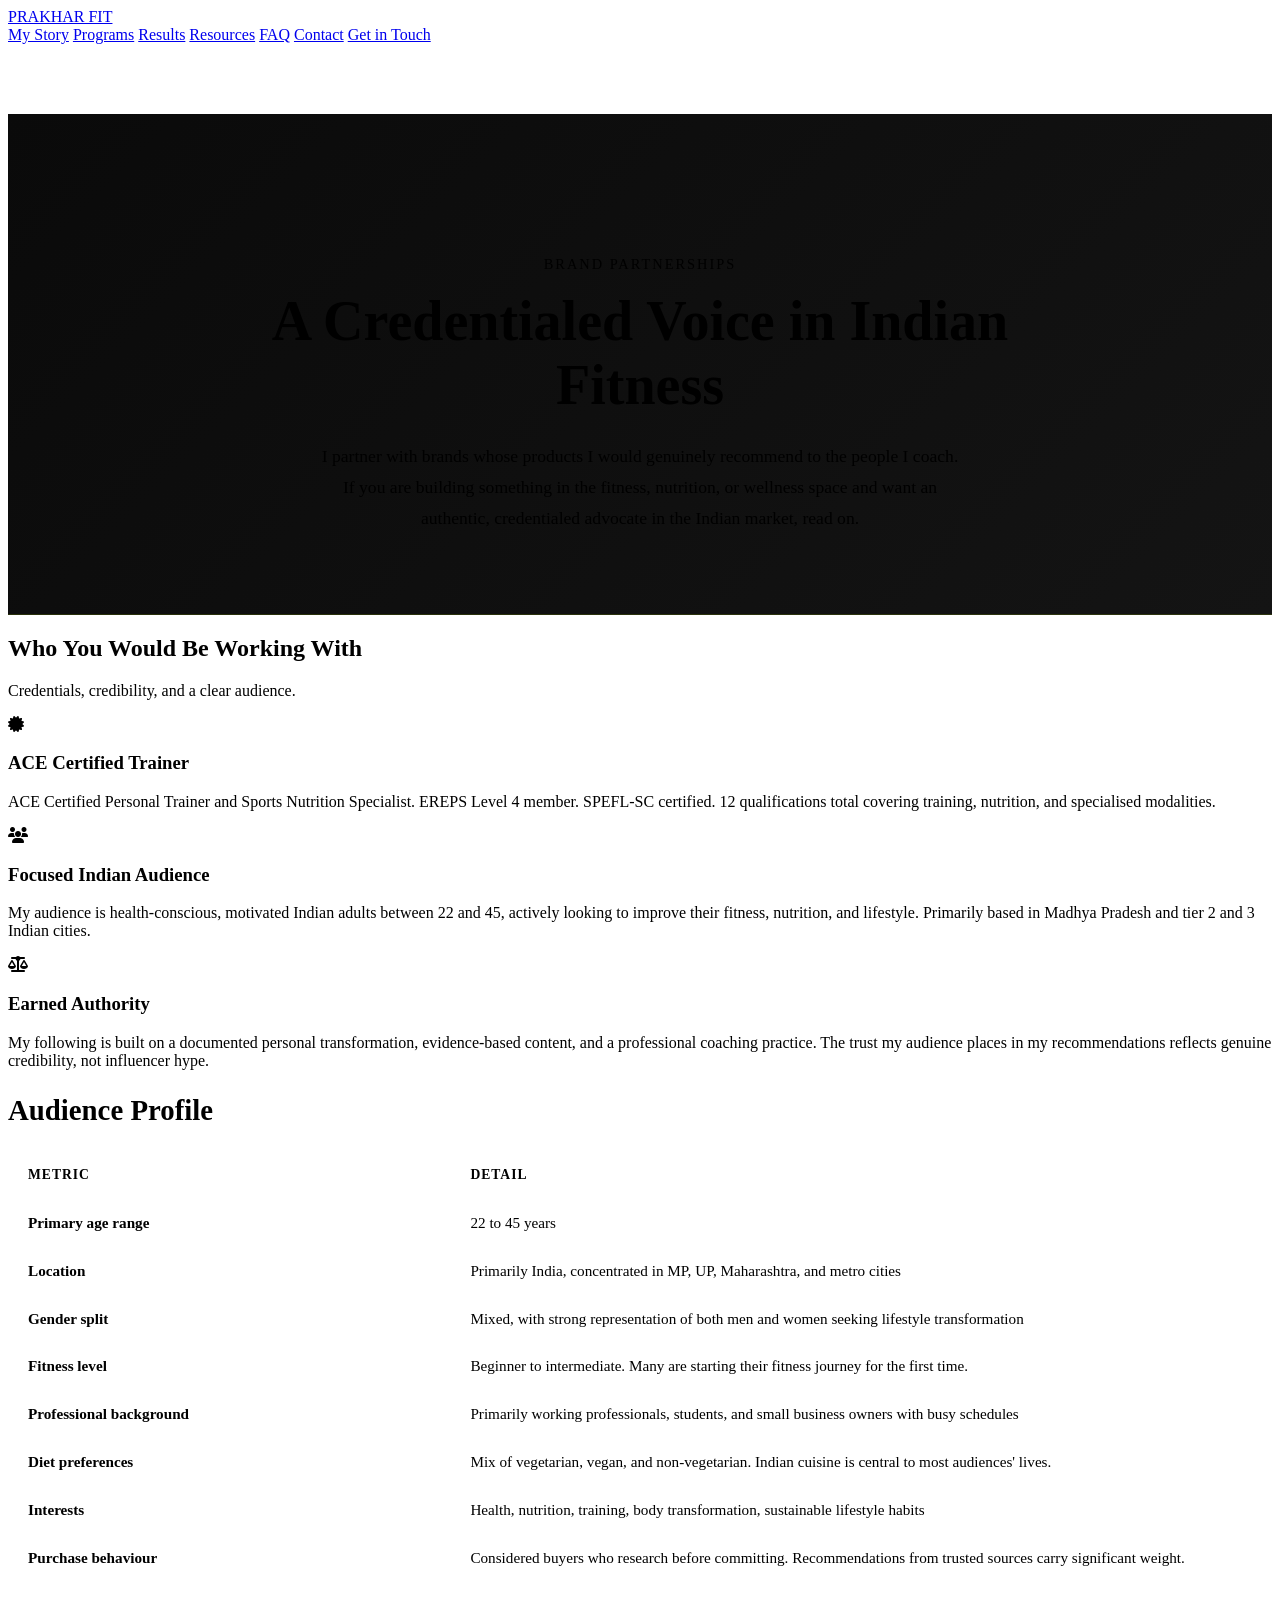
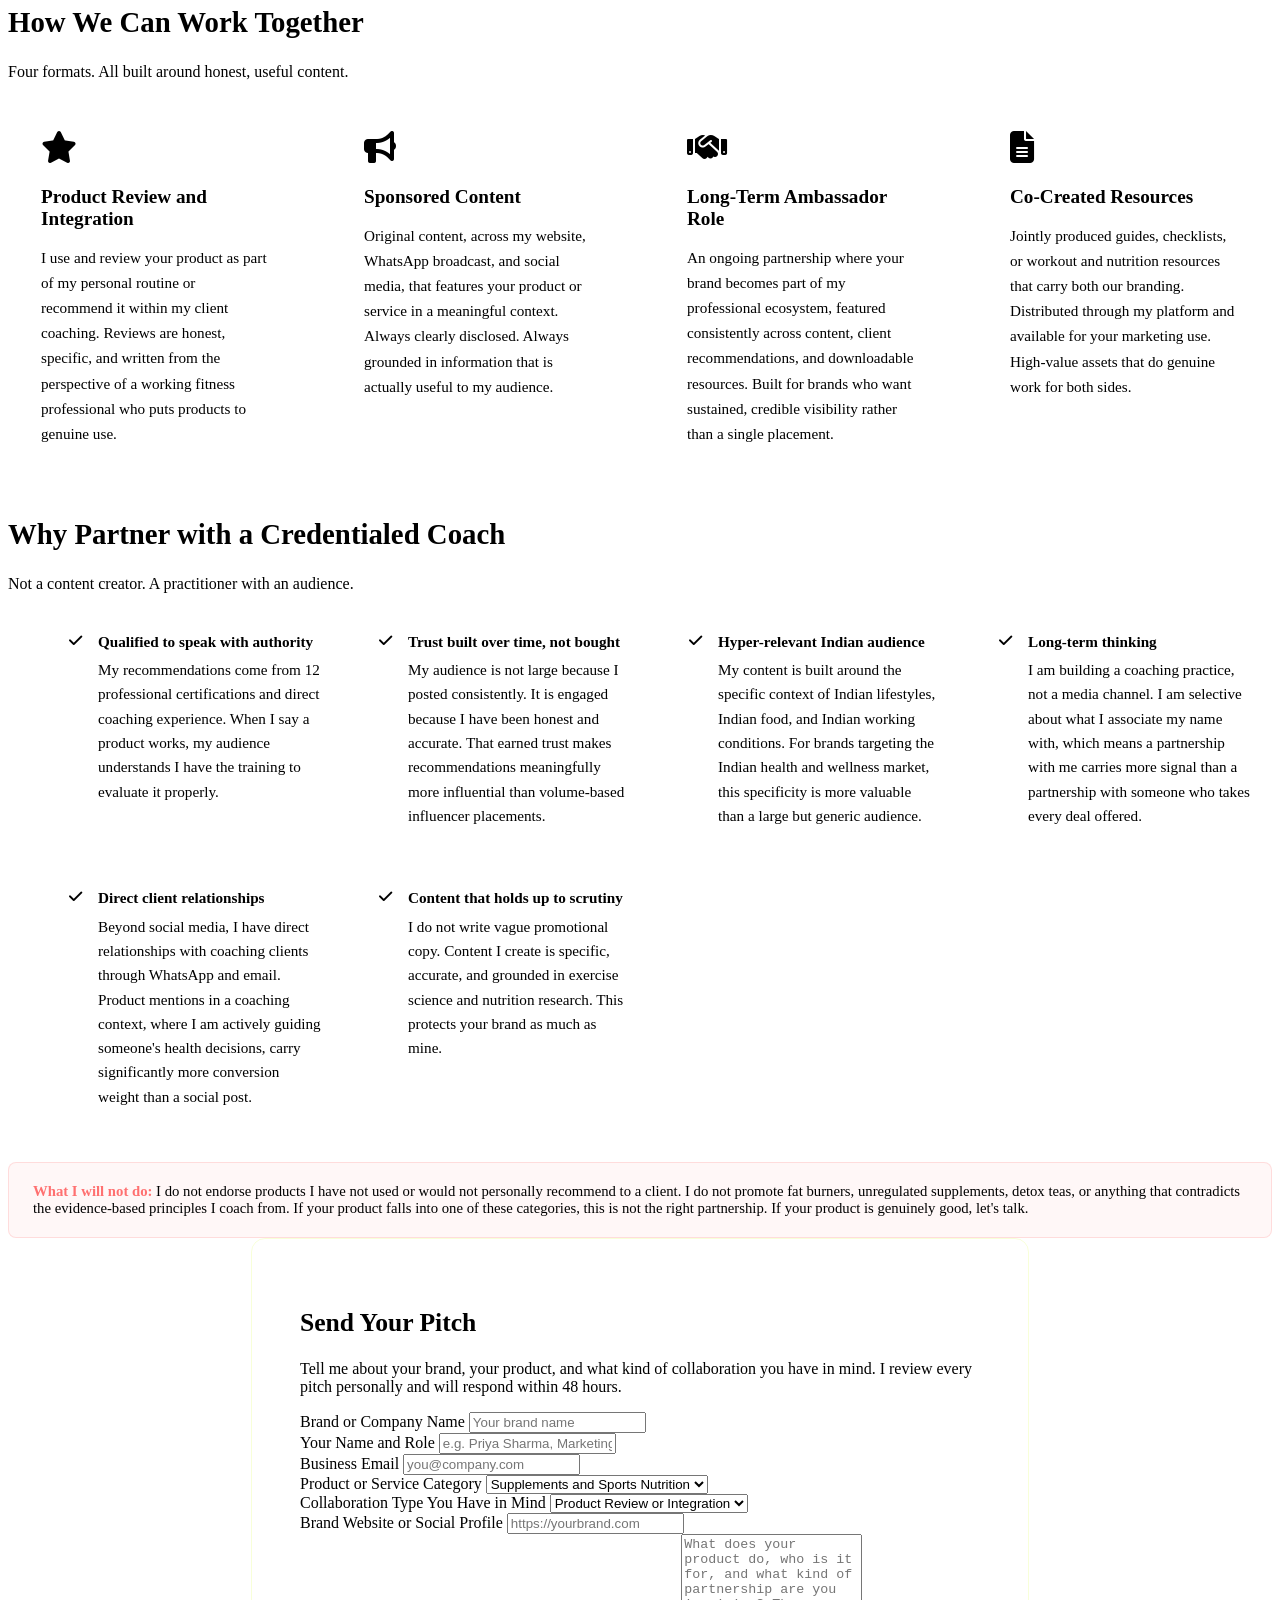
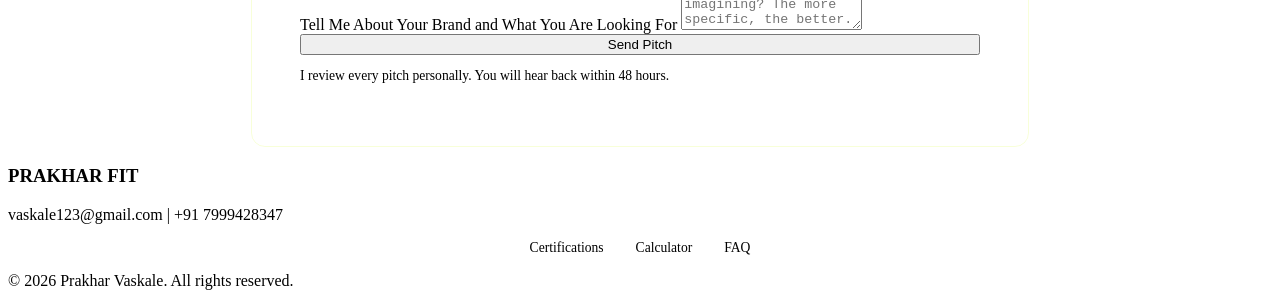
==== brands.html @ c0336e2b "Add files via upload" ====
<!DOCTYPE html>
<html lang="en">
<head>
    <meta charset="UTF-8">
    <meta name="viewport" content="width=device-width, initial-scale=1.0">
    <title>Brand Partnerships | Prakhar FIT</title>
    <meta name="description" content="Partner with Prakhar Vaskale   ACE Certified Personal Trainer and Sports Nutrition Specialist. Authentic fitness and nutrition brand collaborations for the Indian market.">

    <link rel="preconnect" href="https://fonts.googleapis.com">
    <link rel="preconnect" href="https://fonts.gstatic.com" crossorigin>
    <link href="https://fonts.googleapis.com/css2?family=Inter:wght@300;400;600&family=Oswald:wght@500;700&display=swap" rel="stylesheet">
    <link rel="stylesheet" href="https://cdnjs.cloudflare.com/ajax/libs/font-awesome/6.4.0/css/all.min.css">
    <link rel="stylesheet" href="style.css">
    <style>
        .brand-hero {
            background: linear-gradient(135deg, #0a0a0a 0%, #141414 100%);
            border-bottom: 1px solid rgba(204,255,0,0.15);
            padding: 8rem 1.5rem 5rem;
            text-align: center;
            margin-top: 70px;
        }
        .stat-grid {
            display: grid;
            grid-template-columns: repeat(auto-fit, minmax(150px, 1fr));
            gap: 1.5rem;
            margin: 3rem 0;
        }
        .stat-card {
            background: var(--bg-card);
            border: 1px solid rgba(255,255,255,0.06);
            border-radius: 10px;
            padding: 1.75rem 1.25rem;
            text-align: center;
        }
        .stat-number {
            font-family: var(--font-heading);
            font-size: 2.5rem;
            color: var(--accent);
            line-height: 1;
            margin-bottom: 0.4rem;
        }
        .stat-label {
            font-size: 0.8rem;
            color: var(--text-muted);
            text-transform: uppercase;
            letter-spacing: 1px;
        }
        .collab-grid {
            display: grid;
            grid-template-columns: repeat(auto-fit, minmax(260px, 1fr));
            gap: 1.75rem;
        }
        .collab-card {
            background: var(--bg-card);
            border: 1px solid rgba(255,255,255,0.06);
            border-radius: 12px;
            padding: 2rem;
            transition: var(--transition);
        }
        .collab-card:hover {
            border-color: rgba(204,255,0,0.3);
            transform: translateY(-4px);
        }
        .collab-card h3 {
            font-size: 1.2rem;
            margin-bottom: 0.75rem;
        }
        .collab-card p {
            color: var(--text-muted);
            font-size: 0.95rem;
            line-height: 1.65;
        }
        .collab-icon {
            font-size: 2rem;
            color: var(--accent);
            margin-bottom: 1rem;
        }
        .audience-table {
            width: 100%;
            border-collapse: collapse;
            margin-top: 1.5rem;
        }
        .audience-table th {
            background: var(--bg-card);
            color: var(--accent);
            font-family: var(--font-heading);
            font-size: 0.85rem;
            letter-spacing: 1px;
            text-transform: uppercase;
            padding: 1rem 1.25rem;
            text-align: left;
            border-bottom: 1px solid rgba(255,255,255,0.08);
        }
        .audience-table td {
            padding: 0.9rem 1.25rem;
            border-bottom: 1px solid rgba(255,255,255,0.04);
            font-size: 0.95rem;
            color: var(--text-muted);
        }
        .audience-table tr:nth-child(even) td {
            background: rgba(255,255,255,0.02);
        }
        .audience-table td:first-child {
            font-weight: 600;
            color: var(--text-main);
            width: 35%;
        }
        .values-list {
            list-style: none;
            display: grid;
            grid-template-columns: repeat(auto-fit, minmax(260px, 1fr));
            gap: 1rem;
        }
        .values-list li {
            display: flex;
            align-items: flex-start;
            gap: 1rem;
            background: var(--bg-card);
            border: 1px solid rgba(255,255,255,0.05);
            border-radius: 8px;
            padding: 1.25rem;
            font-size: 0.95rem;
            color: var(--text-muted);
            line-height: 1.6;
        }
        .values-list li i {
            color: var(--accent);
            margin-top: 0.2rem;
            flex-shrink: 0;
        }
        .pitch-form-wrapper {
            background: var(--bg-card);
            border: 1px solid rgba(204,255,0,0.15);
            border-radius: 14px;
            padding: 3rem;
            max-width: 680px;
            margin: 0 auto;
        }
        .what-i-will-not-do {
            background: rgba(255,68,68,0.04);
            border: 1px solid rgba(255,68,68,0.15);
            border-radius: 8px;
            padding: 1.25rem 1.5rem;
            margin-top: 2rem;
        }
        .what-i-will-not-do p {
            color: var(--text-muted);
            font-size: 0.92rem;
            margin: 0;
        }
        .what-i-will-not-do strong {
            color: #ff7070;
        }
    </style>
</head>
<body>

    <nav class="navbar">
        <div class="nav-container">
            <a href="index.html" class="logo">PRAKHAR FIT</a>
            <div class="nav-links">
                <a href="index.html#journey">My Story</a>
                <a href="programs.html">Programs</a>
                <a href="transformations.html">Results</a>
                <a href="resources.html">Resources</a>
                <a href="faq.html">FAQ</a>
                <a href="contact.html">Contact</a>
                <a href="contact.html" class="btn btn-accent">Get in Touch</a>
            </div>
        </div>
    </nav>

    <!-- HERO -->
    <div class="brand-hero">
        <div class="container">
            <p class="text-accent" style="font-family: var(--font-heading); letter-spacing: 2px; font-size: 0.9rem; text-transform: uppercase; margin-bottom: 1rem;">Brand Partnerships</p>
            <h1 class="section-title" style="font-size: clamp(2rem, 5vw, 3.5rem); max-width: 800px; margin: 0 auto 1.5rem;">A Credentialed Voice in Indian Fitness</h1>
            <p style="font-size: 1.1rem; color: var(--text-muted); max-width: 640px; margin: 0 auto; line-height: 1.75;">I partner with brands whose products I would genuinely recommend to the people I coach. If you are building something in the fitness, nutrition, or wellness space and want an authentic, credentialed advocate in the Indian market, read on.</p>
        </div>
    </div>

    <!-- WHO I AM -->
    <section class="section dark-section">
        <div class="container">
            <div class="text-center mb-10">
                <h2 class="section-title">Who You Would Be Working With</h2>
                <p class="section-subtitle mt-4">Credentials, credibility, and a clear audience.</p>
            </div>

            <div class="grid-3 mb-12">
                <div class="feature-card">
                    <i class="fa-solid fa-certificate text-accent text-4xl mb-4"></i>
                    <h3 class="mb-2">ACE Certified Trainer</h3>
                    <p class="text-muted">ACE Certified Personal Trainer and Sports Nutrition Specialist. EREPS Level 4 member. SPEFL-SC certified. 12 qualifications total covering training, nutrition, and specialised modalities.</p>
                </div>
                <div class="feature-card">
                    <i class="fa-solid fa-users text-accent text-4xl mb-4"></i>
                    <h3 class="mb-2">Focused Indian Audience</h3>
                    <p class="text-muted">My audience is health-conscious, motivated Indian adults between 22 and 45, actively looking to improve their fitness, nutrition, and lifestyle. Primarily based in Madhya Pradesh and tier 2 and 3 Indian cities.</p>
                </div>
                <div class="feature-card">
                    <i class="fa-solid fa-scale-balanced text-accent text-4xl mb-4"></i>
                    <h3 class="mb-2">Earned Authority</h3>
                    <p class="text-muted">My following is built on a documented personal transformation, evidence-based content, and a professional coaching practice. The trust my audience places in my recommendations reflects genuine credibility, not influencer hype.</p>
                </div>
            </div>

            <!-- AUDIENCE BREAKDOWN -->
            <div class="mb-12">
                <h2 class="section-title mb-6" style="font-size: 1.8rem;">Audience Profile</h2>
                <table class="audience-table">
                    <thead>
                        <tr>
                            <th>Metric</th>
                            <th>Detail</th>
                        </tr>
                    </thead>
                    <tbody>
                        <tr>
                            <td>Primary age range</td>
                            <td>22 to 45 years</td>
                        </tr>
                        <tr>
                            <td>Location</td>
                            <td>Primarily India, concentrated in MP, UP, Maharashtra, and metro cities</td>
                        </tr>
                        <tr>
                            <td>Gender split</td>
                            <td>Mixed, with strong representation of both men and women seeking lifestyle transformation</td>
                        </tr>
                        <tr>
                            <td>Fitness level</td>
                            <td>Beginner to intermediate. Many are starting their fitness journey for the first time.</td>
                        </tr>
                        <tr>
                            <td>Professional background</td>
                            <td>Primarily working professionals, students, and small business owners with busy schedules</td>
                        </tr>
                        <tr>
                            <td>Diet preferences</td>
                            <td>Mix of vegetarian, vegan, and non-vegetarian. Indian cuisine is central to most audiences' lives.</td>
                        </tr>
                        <tr>
                            <td>Interests</td>
                            <td>Health, nutrition, training, body transformation, sustainable lifestyle habits</td>
                        </tr>
                        <tr>
                            <td>Purchase behaviour</td>
                            <td>Considered buyers who research before committing. Recommendations from trusted sources carry significant weight.</td>
                        </tr>
                    </tbody>
                </table>
            </div>

            <!-- COLLABORATION TYPES -->
            <div class="mb-12">
                <div class="text-center mb-8">
                    <h2 class="section-title" style="font-size: 1.8rem;">How We Can Work Together</h2>
                    <p class="section-subtitle mt-4">Four formats. All built around honest, useful content.</p>
                </div>
                <div class="collab-grid">
                    <div class="collab-card">
                        <div class="collab-icon"><i class="fa-solid fa-star"></i></div>
                        <h3>Product Review and Integration</h3>
                        <p>I use and review your product as part of my personal routine or recommend it within my client coaching. Reviews are honest, specific, and written from the perspective of a working fitness professional who puts products to genuine use.</p>
                    </div>
                    <div class="collab-card">
                        <div class="collab-icon"><i class="fa-solid fa-bullhorn"></i></div>
                        <h3>Sponsored Content</h3>
                        <p>Original content, across my website, WhatsApp broadcast, and social media, that features your product or service in a meaningful context. Always clearly disclosed. Always grounded in information that is actually useful to my audience.</p>
                    </div>
                    <div class="collab-card">
                        <div class="collab-icon"><i class="fa-solid fa-handshake"></i></div>
                        <h3>Long-Term Ambassador Role</h3>
                        <p>An ongoing partnership where your brand becomes part of my professional ecosystem, featured consistently across content, client recommendations, and downloadable resources. Built for brands who want sustained, credible visibility rather than a single placement.</p>
                    </div>
                    <div class="collab-card">
                        <div class="collab-icon"><i class="fa-solid fa-file-lines"></i></div>
                        <h3>Co-Created Resources</h3>
                        <p>Jointly produced guides, checklists, or workout and nutrition resources that carry both our branding. Distributed through my platform and available for your marketing use. High-value assets that do genuine work for both sides.</p>
                    </div>
                </div>
            </div>

            <!-- WHY WORK WITH ME -->
            <div class="mb-12">
                <div class="text-center mb-8">
                    <h2 class="section-title" style="font-size: 1.8rem;">Why Partner with a Credentialed Coach</h2>
                    <p class="section-subtitle mt-4">Not a content creator. A practitioner with an audience.</p>
                </div>
                <ul class="values-list">
                    <li>
                        <i class="fa-solid fa-check"></i>
                        <span><strong style="color: var(--text-main); display: block; margin-bottom: 0.25rem;">Qualified to speak with authority</strong>
                        My recommendations come from 12 professional certifications and direct coaching experience. When I say a product works, my audience understands I have the training to evaluate it properly.</span>
                    </li>
                    <li>
                        <i class="fa-solid fa-check"></i>
                        <span><strong style="color: var(--text-main); display: block; margin-bottom: 0.25rem;">Trust built over time, not bought</strong>
                        My audience is not large because I posted consistently. It is engaged because I have been honest and accurate. That earned trust makes recommendations meaningfully more influential than volume-based influencer placements.</span>
                    </li>
                    <li>
                        <i class="fa-solid fa-check"></i>
                        <span><strong style="color: var(--text-main); display: block; margin-bottom: 0.25rem;">Hyper-relevant Indian audience</strong>
                        My content is built around the specific context of Indian lifestyles, Indian food, and Indian working conditions. For brands targeting the Indian health and wellness market, this specificity is more valuable than a large but generic audience.</span>
                    </li>
                    <li>
                        <i class="fa-solid fa-check"></i>
                        <span><strong style="color: var(--text-main); display: block; margin-bottom: 0.25rem;">Long-term thinking</strong>
                        I am building a coaching practice, not a media channel. I am selective about what I associate my name with, which means a partnership with me carries more signal than a partnership with someone who takes every deal offered.</span>
                    </li>
                    <li>
                        <i class="fa-solid fa-check"></i>
                        <span><strong style="color: var(--text-main); display: block; margin-bottom: 0.25rem;">Direct client relationships</strong>
                        Beyond social media, I have direct relationships with coaching clients through WhatsApp and email. Product mentions in a coaching context, where I am actively guiding someone's health decisions, carry significantly more conversion weight than a social post.</span>
                    </li>
                    <li>
                        <i class="fa-solid fa-check"></i>
                        <span><strong style="color: var(--text-main); display: block; margin-bottom: 0.25rem;">Content that holds up to scrutiny</strong>
                        I do not write vague promotional copy. Content I create is specific, accurate, and grounded in exercise science and nutrition research. This protects your brand as much as mine.</span>
                    </li>
                </ul>
            </div>

            <!-- WHAT I WON'T DO -->
            <div class="what-i-will-not-do mb-12">
                <p><strong>What I will not do:</strong> I do not endorse products I have not used or would not personally recommend to a client. I do not promote fat burners, unregulated supplements, detox teas, or anything that contradicts the evidence-based principles I coach from. If your product falls into one of these categories, this is not the right partnership. If your product is genuinely good, let's talk.</p>
            </div>

            <!-- PITCH FORM -->
            <div id="pitch" class="pitch-form-wrapper">
                <h2 class="section-title mb-2" style="font-size: 1.6rem;">Send Your Pitch</h2>
                <p class="text-muted mb-6">Tell me about your brand, your product, and what kind of collaboration you have in mind. I review every pitch personally and will respond within 48 hours.</p>

                <form id="brand-form" class="custom-form" action="https://formspree.io/f/xreovozz" method="POST">
                    <input type="hidden" name="_subject" value="Brand Partnership Enquiry - Prakhar FIT">

                    <div class="form-group">
                        <label for="brand-name">Brand or Company Name</label>
                        <input type="text" id="brand-name" name="brand_name" required placeholder="Your brand name">
                    </div>

                    <div class="form-group">
                        <label for="contact-name">Your Name and Role</label>
                        <input type="text" id="contact-name" name="contact_name" required placeholder="e.g. Priya Sharma, Marketing Manager">
                    </div>

                    <div class="form-group">
                        <label for="brand-email">Business Email</label>
                        <input type="email" id="brand-email" name="email" required placeholder="you@company.com">
                    </div>

                    <div class="form-group">
                        <label for="product-type">Product or Service Category</label>
                        <select id="product-type" name="product_type">
                            <option value="supplements">Supplements and Sports Nutrition</option>
                            <option value="equipment">Fitness Equipment and Gear</option>
                            <option value="apparel">Activewear and Apparel</option>
                            <option value="health_food">Health Foods and Beverages</option>
                            <option value="app_tech">Fitness Apps or Wearable Tech</option>
                            <option value="wellness">Wellness and Recovery</option>
                            <option value="other">Other</option>
                        </select>
                    </div>

                    <div class="form-group">
                        <label for="collab-type">Collaboration Type You Have in Mind</label>
                        <select id="collab-type" name="collab_type">
                            <option value="review">Product Review or Integration</option>
                            <option value="sponsored">Sponsored Content</option>
                            <option value="ambassador">Long-Term Ambassador Role</option>
                            <option value="co-created">Co-Created Resources</option>
                            <option value="open">Open to Discussion</option>
                        </select>
                    </div>

                    <div class="form-group">
                        <label for="brand-website">Brand Website or Social Profile</label>
                        <input type="url" id="brand-website" name="website" placeholder="https://yourbrand.com">
                    </div>

                    <div class="form-group">
                        <label for="brand-message">Tell Me About Your Brand and What You Are Looking For</label>
                        <textarea id="brand-message" name="message" rows="6" required placeholder="What does your product do, who is it for, and what kind of partnership are you imagining? The more specific, the better."></textarea>
                    </div>

                    <button type="submit" class="btn btn-accent btn-large" style="width: 100%;">Send Pitch</button>
                    <p class="text-center text-muted mt-4" style="font-size: 0.85rem;">I review every pitch personally. You will hear back within 48 hours.</p>
                </form>
            </div>

        </div>
    </section>

    <footer class="footer">
        <div class="container text-center">
            <h3 class="logo mb-4">PRAKHAR FIT</h3>
            <p class="text-muted mb-4">vaskale123@gmail.com | +91 7999428347</p>
            <div style="display: flex; justify-content: center; gap: 2rem; margin-bottom: 1rem; flex-wrap: wrap;">
                <a href="certifications.html" style="color: var(--text-muted); text-decoration: none; font-size: 0.85rem;">Certifications</a>
                <a href="calculator.html" style="color: var(--text-muted); text-decoration: none; font-size: 0.85rem;">Calculator</a>
                <a href="faq.html" style="color: var(--text-muted); text-decoration: none; font-size: 0.85rem;">FAQ</a>
            </div>
            <p class="text-sm text-dark-muted">&copy; 2026 Prakhar Vaskale. All rights reserved.</p>
        </div>
    </footer>

</body>
</html>
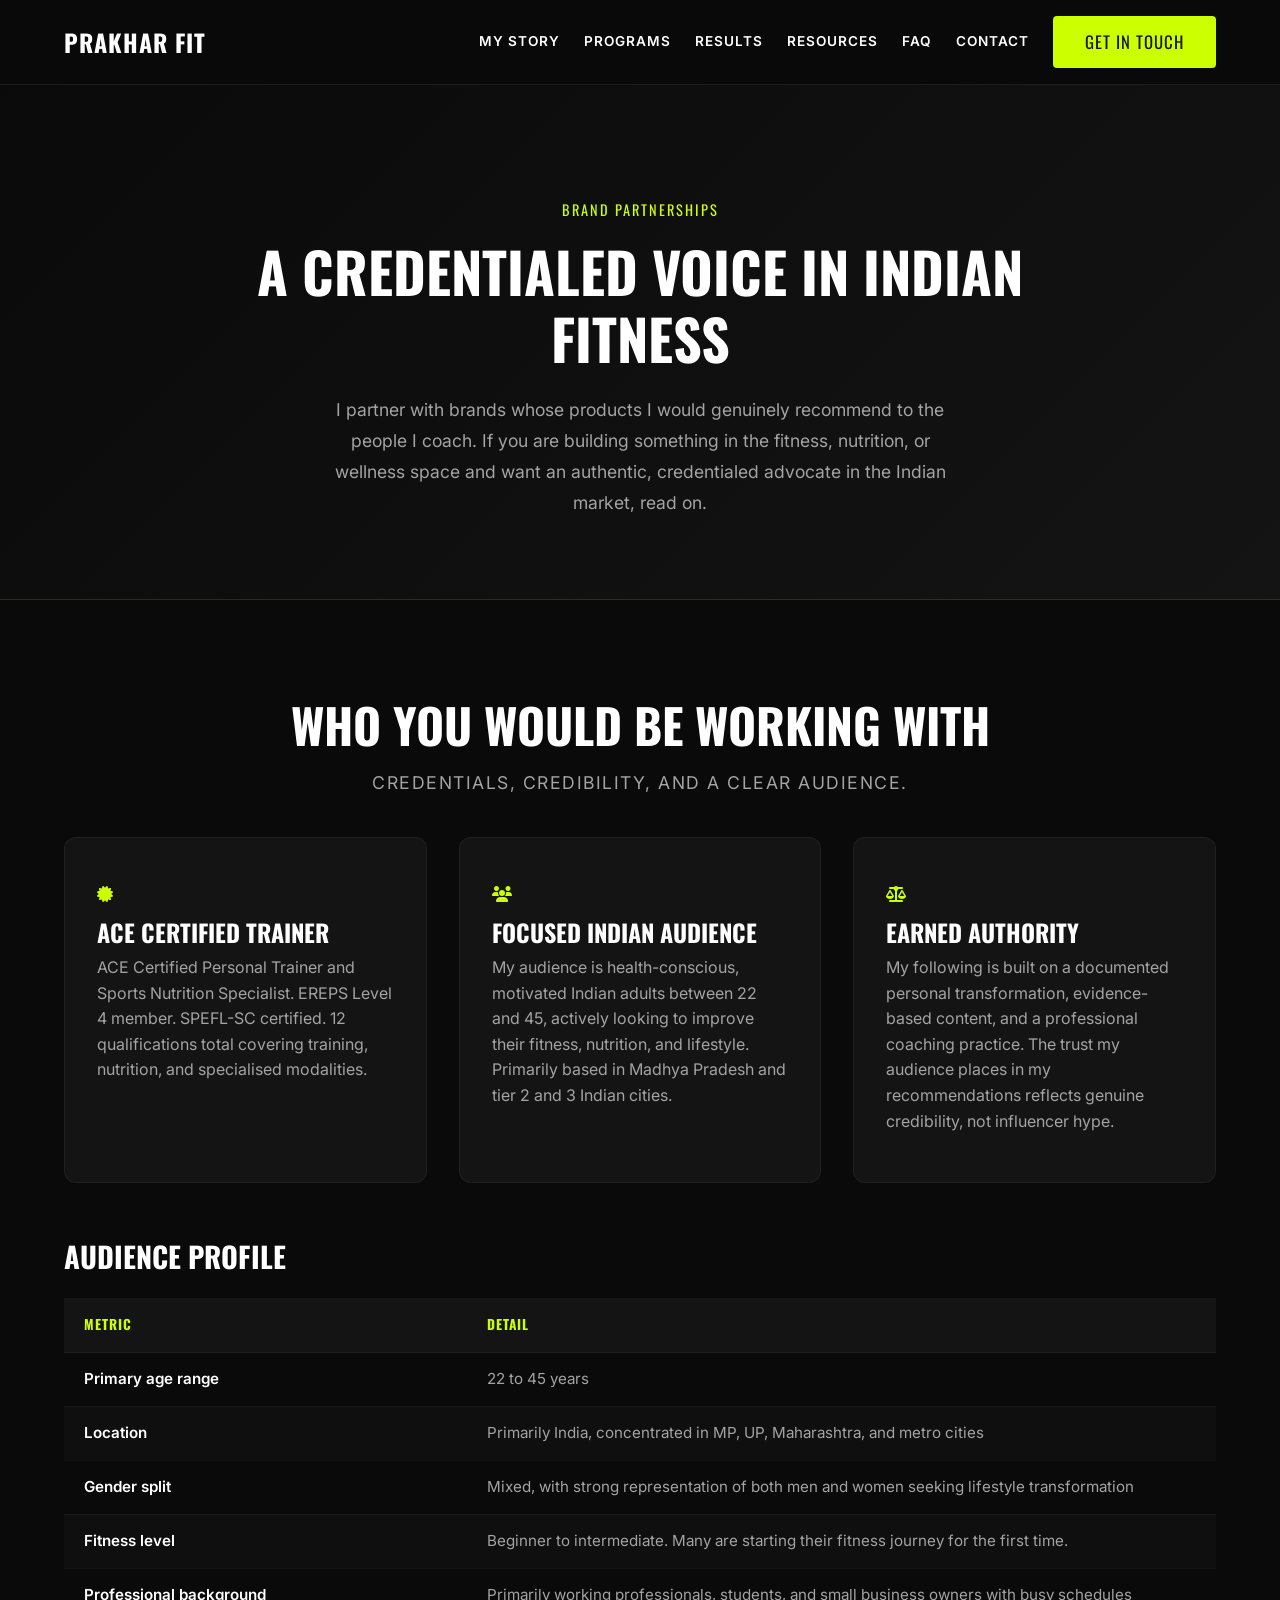
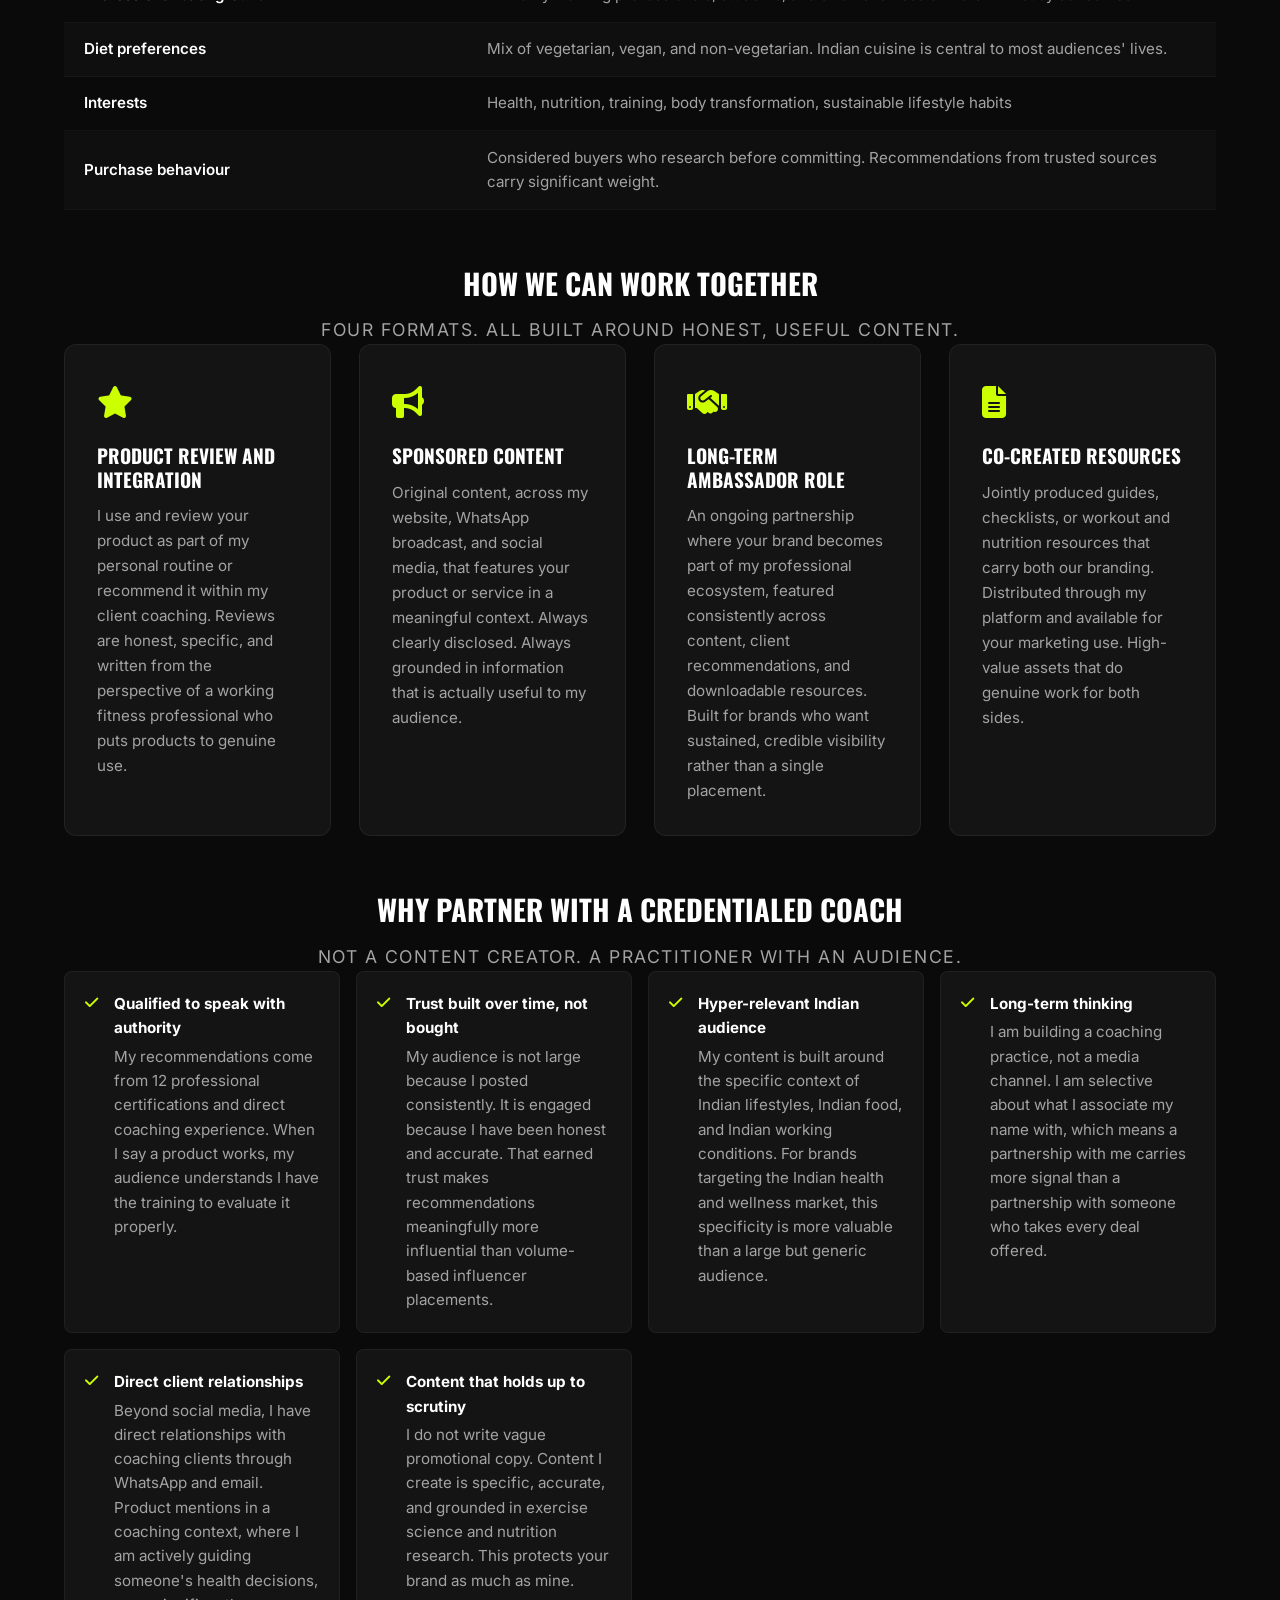
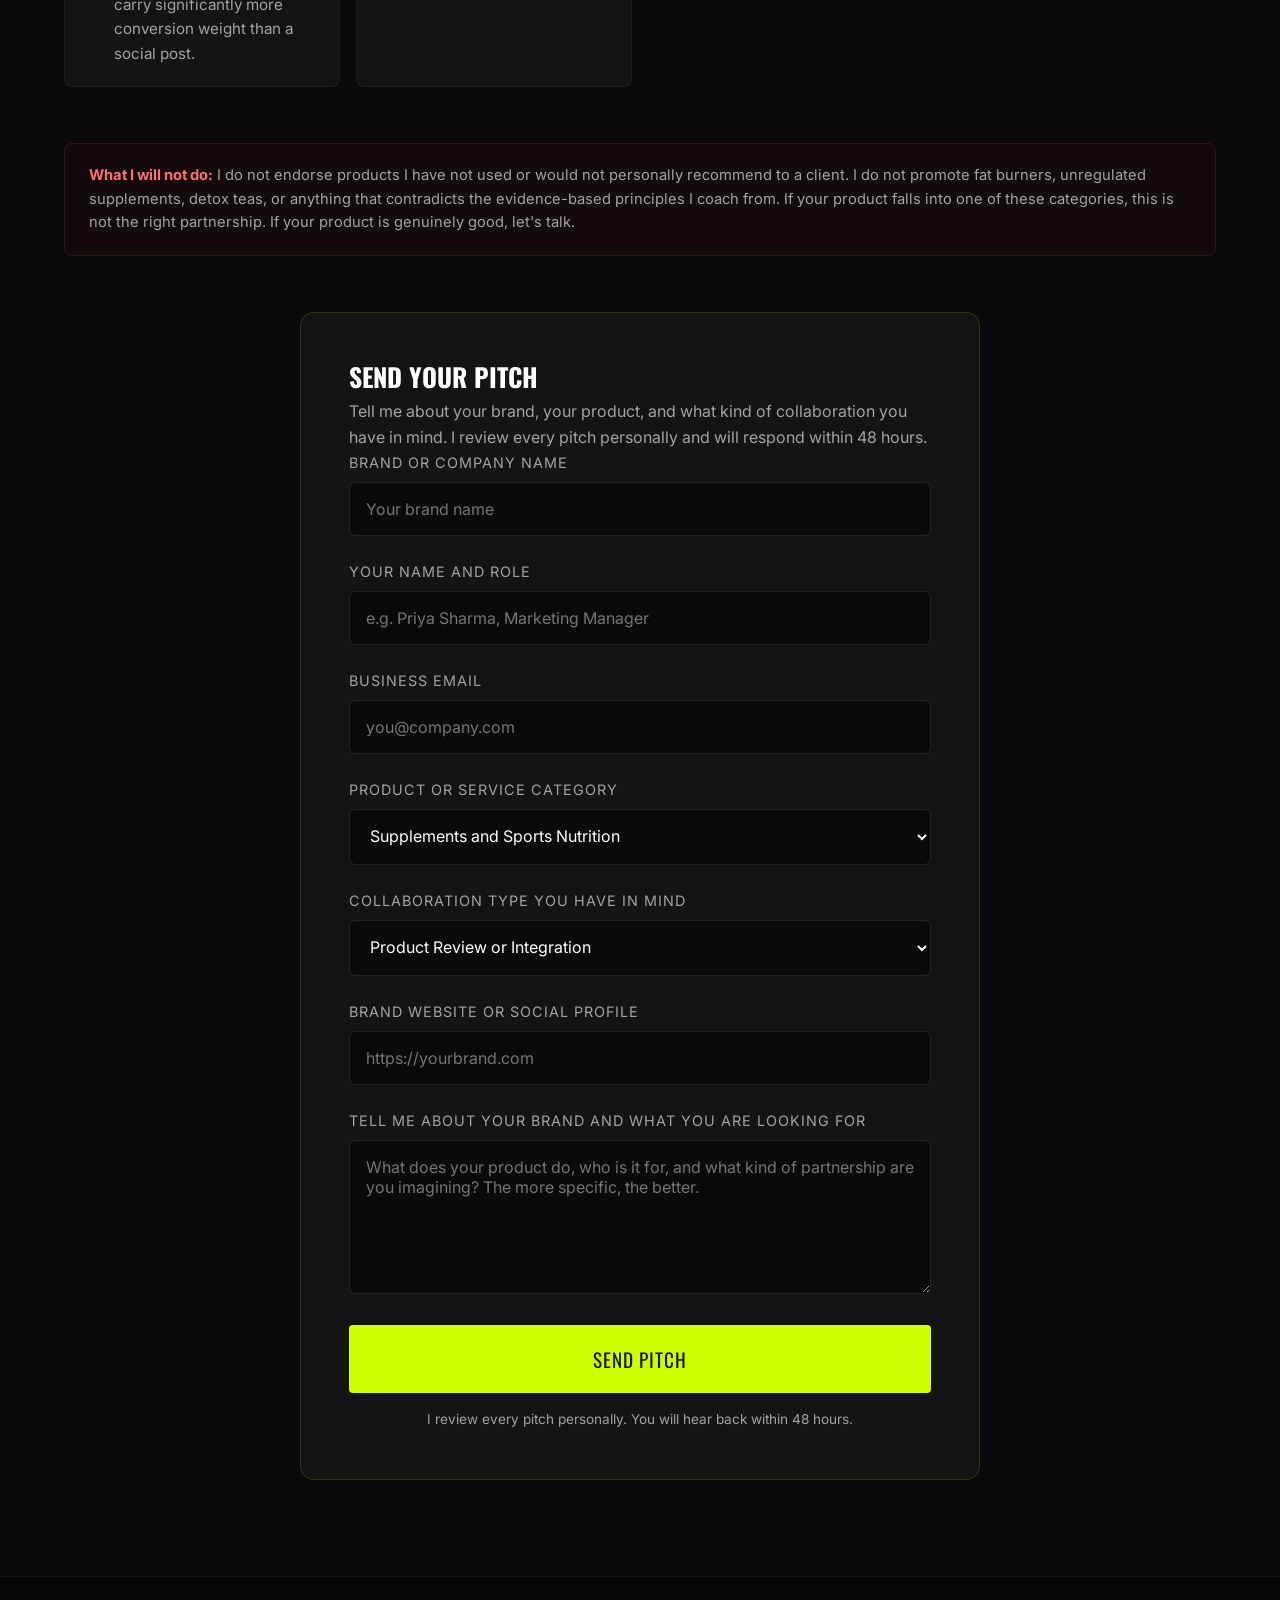
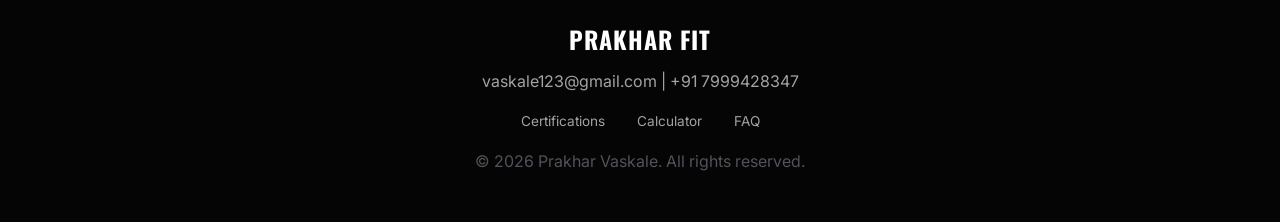
==== commit 0dab8f1f: "Add files via upload" ====
--- a/brands.html
+++ b/brands.html
@@ -395,7 +395,7 @@
     <footer class="footer">
         <div class="container text-center">
             <h3 class="logo mb-4">PRAKHAR FIT</h3>
-            <p class="text-muted mb-4">vaskale123@gmail.com | +91 7999428347</p>
+            <p class="text-muted mb-4"><a href="mailto:vaskale123@gmail.com?subject=Coaching%20Enquiry&body=Hi%20Prakhar%2C%0A%0AI%20came%20across%20your%20website%20and%20wanted%20to%20reach%20out%20about%20your%20coaching%20programs.%20A%20bit%20about%20me%3A%0A%0AName%3A%20%0AGoal%3A%20%0AA%20few%20details%20or%20questions%3A%20%0A%0ALooking%20forward%20to%20hearing%20from%20you." style="color:inherit;text-decoration:none;">vaskale123@gmail.com</a> | +91 7999428347</p>
             <div style="display: flex; justify-content: center; gap: 2rem; margin-bottom: 1rem; flex-wrap: wrap;">
                 <a href="certifications.html" style="color: var(--text-muted); text-decoration: none; font-size: 0.85rem;">Certifications</a>
                 <a href="calculator.html" style="color: var(--text-muted); text-decoration: none; font-size: 0.85rem;">Calculator</a>
--- a/style.css
+++ b/style.css
@@ -0,0 +1,406 @@
+/* =========================================
+   1. Reset & Core Variables
+   ========================================= */
+:root {
+    --bg-main: #0a0a0a;
+    --bg-card: #141414;
+    --bg-light: #f4f4f5;
+    --accent: #ccff00; 
+    --accent-hover: #b3e600;
+    --text-main: #ffffff;
+    --text-muted: #a3a3a3;
+    --text-dark: #18181b;
+    --font-heading: 'Oswald', sans-serif;
+    --font-body: 'Inter', sans-serif;
+    --transition: all 0.3s ease-in-out;
+}
+
+*, *::before, *::after {
+    margin: 0;
+    padding: 0;
+    box-sizing: border-box;
+}
+
+html {
+    scroll-behavior: smooth;
+    /* Fix for mobile chrome viewport height */
+    height: -webkit-fill-available;
+}
+
+body {
+    font-family: var(--font-body);
+    background-color: var(--bg-main);
+    color: var(--text-main);
+    line-height: 1.6;
+    -webkit-font-smoothing: antialiased;
+    overflow-x: hidden;
+    width: 100%;
+    min-height: 100vh;
+    min-height: -webkit-fill-available;
+}
+
+img {
+    max-width: 100%;
+    height: auto;
+    display: block;
+}
+
+/* =========================================
+   2. Typography & Utility Classes
+   ========================================= */
+h1, h2, h3, h4, .logo {
+    font-family: var(--font-heading);
+    text-transform: uppercase;
+    line-height: 1.2;
+}
+
+.text-accent { color: var(--accent); }
+.text-muted { color: var(--text-muted); }
+.text-dark { color: var(--text-dark); }
+.text-main { color: var(--text-main); }
+.text-center { text-align: center; }
+.font-bold { font-weight: 700; }
+.text-lg { font-size: 1.15rem; }
+
+.mb-2 { margin-bottom: 0.5rem; }
+.mb-4 { margin-bottom: 1rem; }
+.mb-10 { margin-bottom: 2.5rem; }
+.mb-12 { margin-bottom: 3.5rem; }
+.mt-4 { margin-top: 1rem; }
+.mr-4 { margin-right: 1rem; }
+.mt-nav { margin-top: 70px; }
+
+.max-w-2xl { max-width: 42rem; width: 100%; }
+.mx-auto { margin-left: auto; margin-right: auto; }
+.container { max-width: 1200px; margin: 0 auto; padding: 0 1.5rem; width: 100%; }
+.flex { display: flex; }
+.items-center { align-items: center; }
+.justify-center { justify-content: center; }
+.gap-4 { gap: 1rem; }
+.flex-wrap { flex-wrap: wrap; }
+
+/* =========================================
+   3. Buttons
+   ========================================= */
+.btn {
+    display: inline-flex;
+    align-items: center;
+    justify-content: center;
+    padding: 0.8rem 2rem;
+    font-family: var(--font-heading);
+    font-size: 1.05rem;
+    text-transform: uppercase;
+    letter-spacing: 1px;
+    transition: var(--transition);
+    cursor: pointer;
+    border: none;
+    text-decoration: none;
+    border-radius: 4px; 
+    text-align: center;
+}
+
+.btn-accent { background-color: var(--accent); color: var(--text-dark); }
+.btn-accent:hover { background-color: var(--accent-hover); transform: translateY(-2px); box-shadow: 0 8px 20px rgba(204, 255, 0, 0.15); }
+.btn-large { padding: 1.2rem 3rem; font-size: 1.2rem; }
+.btn-outline { background-color: transparent; border: 1px solid var(--text-muted); color: var(--text-main); }
+.btn-outline:hover { background-color: rgba(255,255,255,0.05); }
+
+/* =========================================
+   4. Navigation (FIXED FOR CHROME MOBILE)
+   ========================================= */
+.navbar {
+    position: fixed;
+    top: 0; 
+    left: 0; 
+    width: 100%;
+    background: rgba(10, 10, 10, 0.98); /* Higher opacity for mobile stability */
+    backdrop-filter: blur(10px);
+    -webkit-backdrop-filter: blur(10px); /* Safari support */
+    z-index: 9999; /* Forced to the absolute top */
+    border-bottom: 1px solid rgba(255, 255, 255, 0.08);
+    /* Prevent Chrome from hiding bar on scroll */
+    transform: translateZ(0);
+}
+
+.nav-container {
+    display: flex;
+    justify-content: space-between;
+    align-items: center;
+    padding: 1rem 1.5rem;
+    max-width: 1200px;
+    margin: 0 auto;
+}
+
+.logo { font-size: 1.5rem; letter-spacing: 1px; color: var(--text-main); font-weight: 700; text-decoration: none; }
+.nav-links { display: flex; align-items: center; gap: 1.5rem; }
+.nav-links a:not(.btn) { color: var(--text-main); text-decoration: none; font-weight: 600; font-size: 0.85rem; text-transform: uppercase; letter-spacing: 1px; transition: var(--transition); }
+.nav-links a:not(.btn):hover { color: var(--accent); }
+
+/* =========================================
+   5. Hero Section
+   ========================================= */
+.hero {
+    position: relative;
+    height: 100vh; 
+    display: flex;
+    align-items: center;
+    justify-content: center;
+    text-align: center;
+    background-image: url('https://images.unsplash.com/photo-1534438327276-14e5300c3a48?q=80&w=1920&auto=format&fit=crop');
+    background-size: cover;
+    background-position: center;
+    /* Ensure hero content doesn't hide behind nav */
+    padding-top: 70px;
+}
+
+.hero-overlay {
+    position: absolute; inset: 0;
+    background: linear-gradient(to bottom, rgba(10, 10, 10, 0.8) 0%, rgba(10, 10, 10, 0.95) 100%);
+}
+
+.hero-content {
+    position: relative;
+    z-index: 10;
+    max-width: 800px;
+    width: 100%;
+    padding: 0 1.5rem;
+}
+
+.hero-subtitle { color: var(--accent); letter-spacing: 2px; font-size: 1.1rem; margin-bottom: 1rem; }
+.hero-title { font-size: clamp(2.5rem, 8vw, 5rem); margin-bottom: 1.5rem; }
+.hero-description { font-size: 1.15rem; color: #e4e4e7; margin-bottom: 2.5rem; }
+
+/* =========================================
+   6. General Layout Sections
+   ========================================= */
+.section { padding: 6rem 0; width: 100%; }
+.dark-section { background-color: var(--bg-main); }
+.black-section { background-color: #000000; }
+.grey-section { background-color: var(--bg-light); color: var(--text-dark); }
+
+.page-header { padding: 8rem 1.5rem 4rem; text-align: center; background-color: var(--bg-main); border-bottom: 1px solid rgba(255,255,255,0.05); }
+.section-title { font-size: clamp(2rem, 4vw, 3rem); margin-bottom: 0.5rem; }
+.section-subtitle { font-size: 1.1rem; color: var(--text-muted); text-transform: uppercase; letter-spacing: 1.5px;}
+
+/* =========================================
+   7. Visual Timeline
+   ========================================= */
+.timeline { display: flex; flex-direction: column; gap: 5rem; }
+.timeline-item { display: flex; flex-wrap: wrap; align-items: center; gap: 3rem; width: 100%; }
+.timeline-item.reverse { flex-direction: row-reverse; }
+
+.timeline-img { flex: 1 1 400px; position: relative; }
+.timeline-content { flex: 1 1 400px; }
+
+.timeline-img img { 
+    width: 100%; height: 350px; object-fit: cover; 
+    border-radius: 12px; filter: grayscale(80%); 
+    transition: var(--transition); box-shadow: 0 10px 30px rgba(0,0,0,0.5); 
+}
+.timeline-item:hover .timeline-img img { filter: grayscale(0%); transform: scale(1.02); }
+.timeline-content h3 { font-size: 2rem; color: var(--accent); margin-bottom: 1rem; }
+.timeline-content p { font-size: 1.1rem; color: #d4d4d8; }
+
+/* =========================================
+   8. Flowchart
+   ========================================= */
+.flowchart { display: flex; flex-wrap: wrap; justify-content: center; align-items: stretch; gap: 1.5rem; }
+.flow-step { 
+    flex: 1 1 220px; 
+    background: #ffffff; padding: 2rem 1.5rem; border-radius: 10px; 
+    text-align: center; box-shadow: 0 5px 20px rgba(0,0,0,0.05); 
+    transition: var(--transition); border-top: 4px solid transparent; 
+}
+.flow-step:hover { transform: translateY(-5px); border-top-color: var(--accent); }
+.highlight-step { background: var(--bg-main); color: var(--text-main); }
+.highlight-step h4 { color: var(--accent); }
+
+.flow-icon { 
+    width: 65px; height: 65px; margin: 0 auto 1.5rem; 
+    background: var(--bg-light); border-radius: 50%; 
+    display: flex; align-items: center; justify-content: center; 
+    font-size: 1.5rem; color: var(--text-dark); transition: var(--transition); 
+}
+.highlight-step .flow-icon { background: rgba(204, 255, 0, 0.1); color: var(--accent); }
+.flow-step:hover .flow-icon { background: var(--accent); color: var(--text-dark); }
+.flow-arrow { display: flex; align-items: center; justify-content: center; font-size: 1.5rem; color: #cbd5e1; }
+
+/* =========================================
+   9. Grids
+   ========================================= */
+.grid-3, .pricing-grid { 
+    display: grid; 
+    grid-template-columns: repeat(auto-fit, minmax(300px, 1fr)); 
+    gap: 2rem; 
+}
+
+.feature-card, .pricing-card { 
+    background: var(--bg-card); padding: 3rem 2rem; border-radius: 12px; 
+    border: 1px solid rgba(255,255,255,0.05); transition: var(--transition); 
+    display: flex; flex-direction: column; 
+}
+.feature-card:hover, .pricing-card:hover { border-color: var(--accent); transform: translateY(-5px); }
+
+.feature-card img { width: 100%; height: 250px; object-fit: cover; border-radius: 8px; }
+.feature-card h3 { font-size: 1.5rem; }
+
+.pricing-card.premium { border-color: var(--accent); position: relative; }
+.premium-badge { position: absolute; top: -12px; left: 50%; transform: translateX(-50%); background: var(--accent); color: var(--bg-main); padding: 0.25rem 1rem; border-radius: 20px; font-weight: 700; font-size: 0.8rem; text-transform: uppercase; white-space: nowrap; }
+.feature-list { list-style: none; margin-bottom: 2.5rem; flex-grow: 1; text-align: left; }
+.feature-list li { margin-bottom: 1rem; display: flex; align-items: flex-start; gap: 0.75rem; color: #d4d4d8; }
+.feature-list i { color: var(--accent); margin-top: 0.25rem; }
+
+/* =========================================
+   10. Contact Section
+   ========================================= */
+.contact-grid {
+    display: grid; 
+    grid-template-columns: repeat(auto-fit, minmax(300px, 1fr)); 
+    gap: 4rem; 
+    align-items: start;
+}
+
+.contact-form-wrapper {
+    background: var(--bg-card); padding: 3rem; border-radius: 12px; 
+    border: 1px solid rgba(255,255,255,0.05); box-shadow: 0 10px 30px rgba(0,0,0,0.5);
+}
+
+.custom-form .form-group { margin-bottom: 1.5rem; text-align: left; }
+.custom-form label { display: block; margin-bottom: 0.5rem; color: var(--text-muted); font-size: 0.9rem; text-transform: uppercase; letter-spacing: 1px; }
+.custom-form input, .custom-form select, .custom-form textarea {
+    width: 100%; padding: 1rem; background: var(--bg-main); border: 1px solid rgba(255,255,255,0.1); 
+    border-radius: 6px; color: var(--text-main); font-family: var(--font-body); font-size: 1rem; transition: var(--transition);
+}
+.custom-form input:focus, .custom-form select:focus, .custom-form textarea:focus { outline: none; border-color: var(--accent); box-shadow: 0 0 0 2px rgba(204, 255, 0, 0.2); }
+
+/* =========================================
+   11. Calculator Section
+   ========================================= */
+#results-container { display: none; margin-top: 2rem; padding-top: 2rem; border-top: 1px solid rgba(255,255,255,0.1); }
+.macro-grid { display: grid; grid-template-columns: repeat(3, 1fr); gap: 1rem; margin-top: 1.5rem; }
+.macro-box { background: var(--bg-main); padding: 1.5rem 1rem; border-radius: 8px; text-align: center; border: 1px solid rgba(204, 255, 0, 0.2); }
+.macro-number { font-family: var(--font-heading); font-size: 2rem; color: var(--text-main); margin-bottom: 0.25rem; }
+.macro-label { font-size: 0.85rem; color: var(--text-muted); text-transform: uppercase; letter-spacing: 1px; }
+.calories-box { text-align: center; margin-bottom: 2rem; }
+.calories-number { font-family: var(--font-heading); font-size: 3.5rem; color: var(--accent); line-height: 1; }
+.two-col-grid { display: grid; grid-template-columns: 1fr 1fr; gap: 1.5rem; }
+.disclaimer-box { background: rgba(255,255,255,0.02); border: 1px solid rgba(255,255,255,0.05); padding: 1rem; border-radius: 8px; text-align: left; margin-bottom: 1.5rem; }
+
+/* =========================================
+   12. Calendly & Footer
+   ========================================= */
+.calendly-wrapper { 
+    background: var(--bg-card); border-radius: 16px; max-width: 900px; 
+    margin: 0 auto; border: 1px solid rgba(255,255,255,0.1); overflow: hidden; 
+}
+.footer { background: #050505; padding: 3rem 0; border-top: 1px solid rgba(255,255,255,0.05); }
+
+/* =========================================
+   13. New Elements: Lead Magnet & FAQ
+   ========================================= */
+.border-y {
+    border-top: 1px solid rgba(255,255,255,0.05);
+    border-bottom: 1px solid rgba(255,255,255,0.05);
+}
+
+.lead-magnet-card {
+    background: var(--bg-card);
+    padding: 3rem;
+    border-radius: 12px;
+    border: 1px solid rgba(204, 255, 0, 0.2);
+    box-shadow: 0 10px 40px rgba(0,0,0,0.6);
+}
+
+.lead-input {
+    flex: 1;
+    min-width: 250px;
+    padding: 1.1rem 1.5rem;
+    background: var(--bg-main);
+    border: 1px solid rgba(255,255,255,0.1);
+    border-radius: 4px;
+    color: var(--text-main);
+    font-size: 1rem;
+}
+
+.lead-input:focus {
+    outline: none;
+    border-color: var(--accent);
+}
+
+.faq-container {
+    text-align: left;
+}
+
+.faq-item {
+    background: #ffffff;
+    padding: 1.5rem;
+    border-radius: 8px;
+    margin-bottom: 1rem;
+    box-shadow: 0 4px 10px rgba(0,0,0,0.03);
+    border-left: 4px solid var(--accent);
+}
+
+.faq-question {
+    font-size: 1.2rem;
+    color: var(--bg-main);
+    margin-bottom: 0.5rem;
+}
+
+.text-dark-muted {
+    color: #52525b;
+}
+
+/* =========================================
+   14. Responsive Fixes (MOBILE CHROME)
+   ========================================= */
+@media (max-width: 1000px) {
+    .nav-container {
+        flex-direction: column;
+        padding: 1rem;
+    }
+    
+    .nav-links {
+        display: flex;
+        flex-wrap: wrap;
+        justify-content: center;
+        gap: 0.8rem;
+        margin-top: 1rem;
+    }
+    
+    .nav-links a:not(.btn) {
+        font-size: 0.8rem;
+    }
+    
+    .navbar {
+        position: fixed; /* Stick to top even on mobile */
+    }
+
+    .hero {
+        padding-top: 140px; /* More space for the stacked mobile nav */
+    }
+    
+    .mt-nav {
+        margin-top: 140px;
+    }
+
+    .timeline-item.reverse { flex-direction: column; } 
+    .flow-arrow { display: none; } 
+}
+
+@media (max-width: 600px) {
+    .section { padding: 4rem 0; }
+    .contact-form-wrapper { padding: 1.5rem; }
+    .hero-title { font-size: 2.2rem; }
+    .timeline-content { text-align: center; }
+    .macro-grid { grid-template-columns: 1fr; } 
+    .two-col-grid { grid-template-columns: 1fr; }
+    
+    .lead-magnet-card {
+        padding: 2rem 1.5rem;
+    }
+    
+    .lead-input {
+        width: 100%;
+        min-width: 100%;
+    }
+}
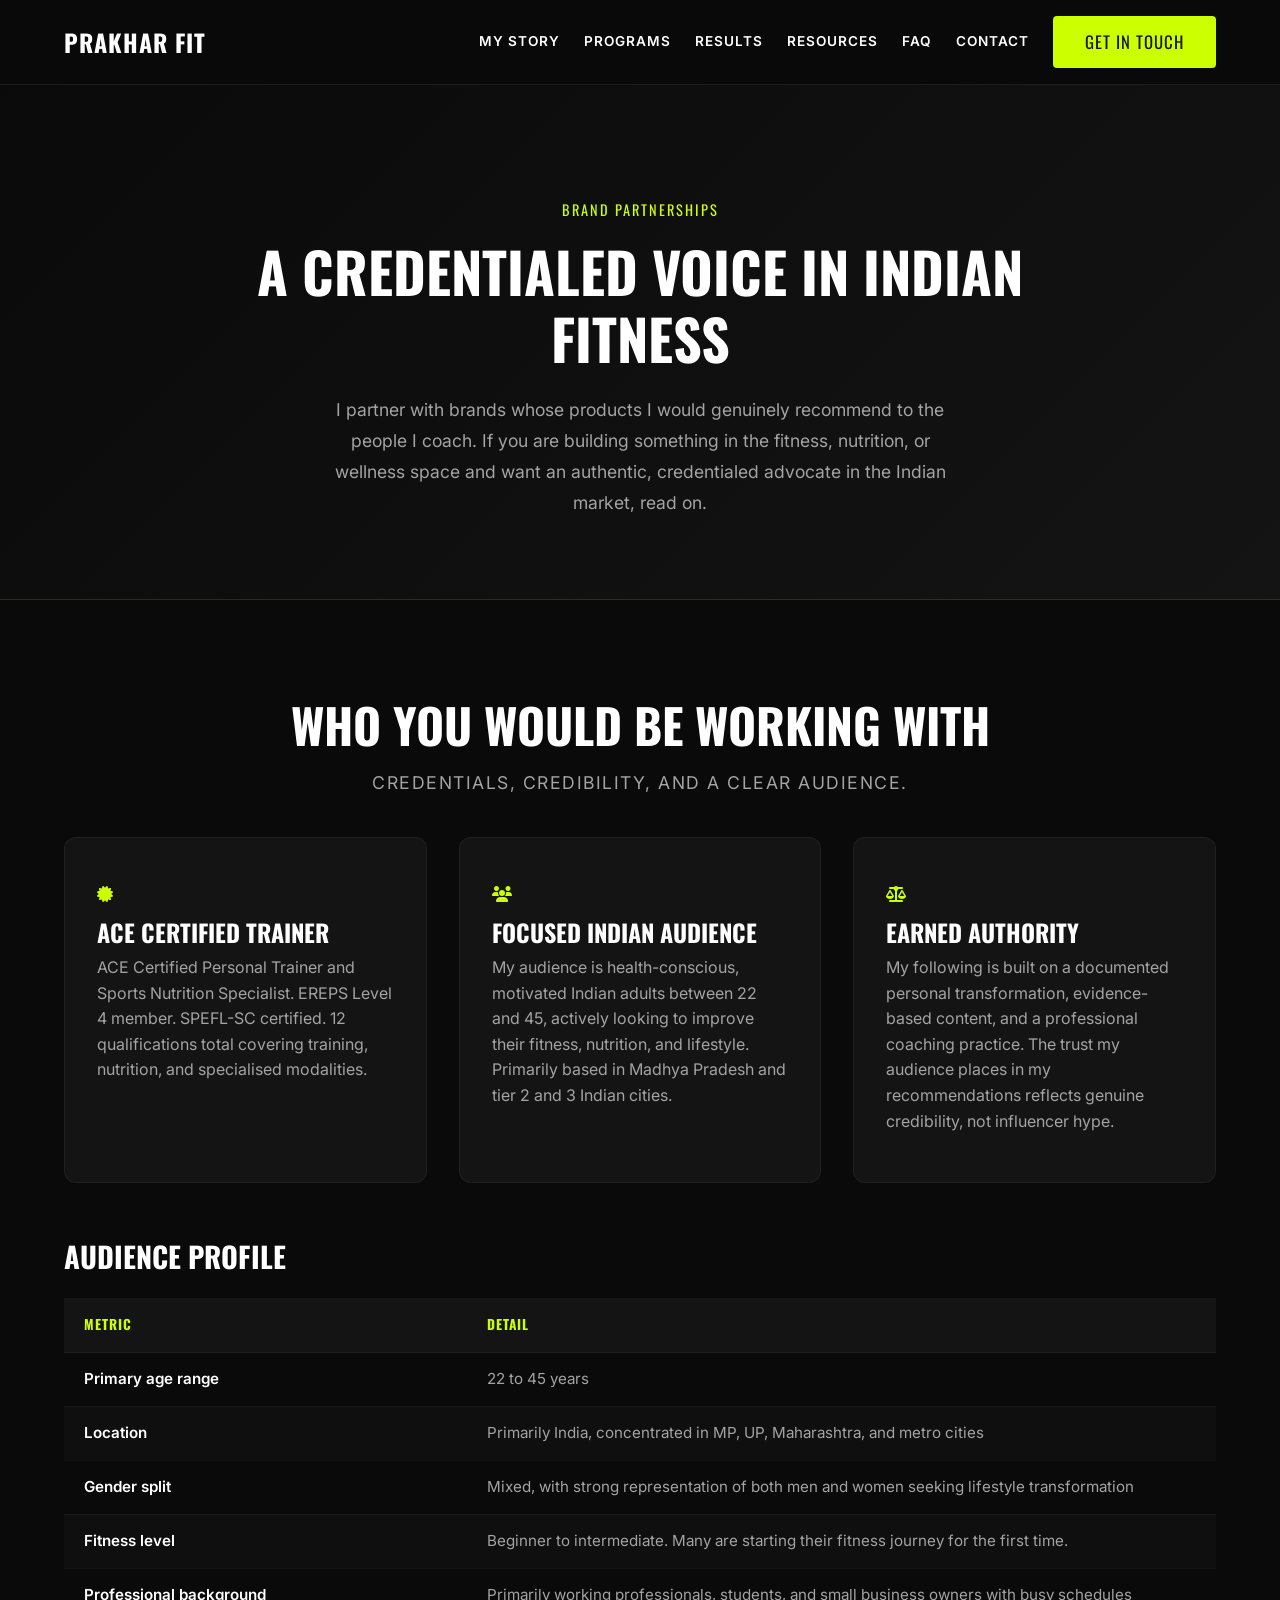
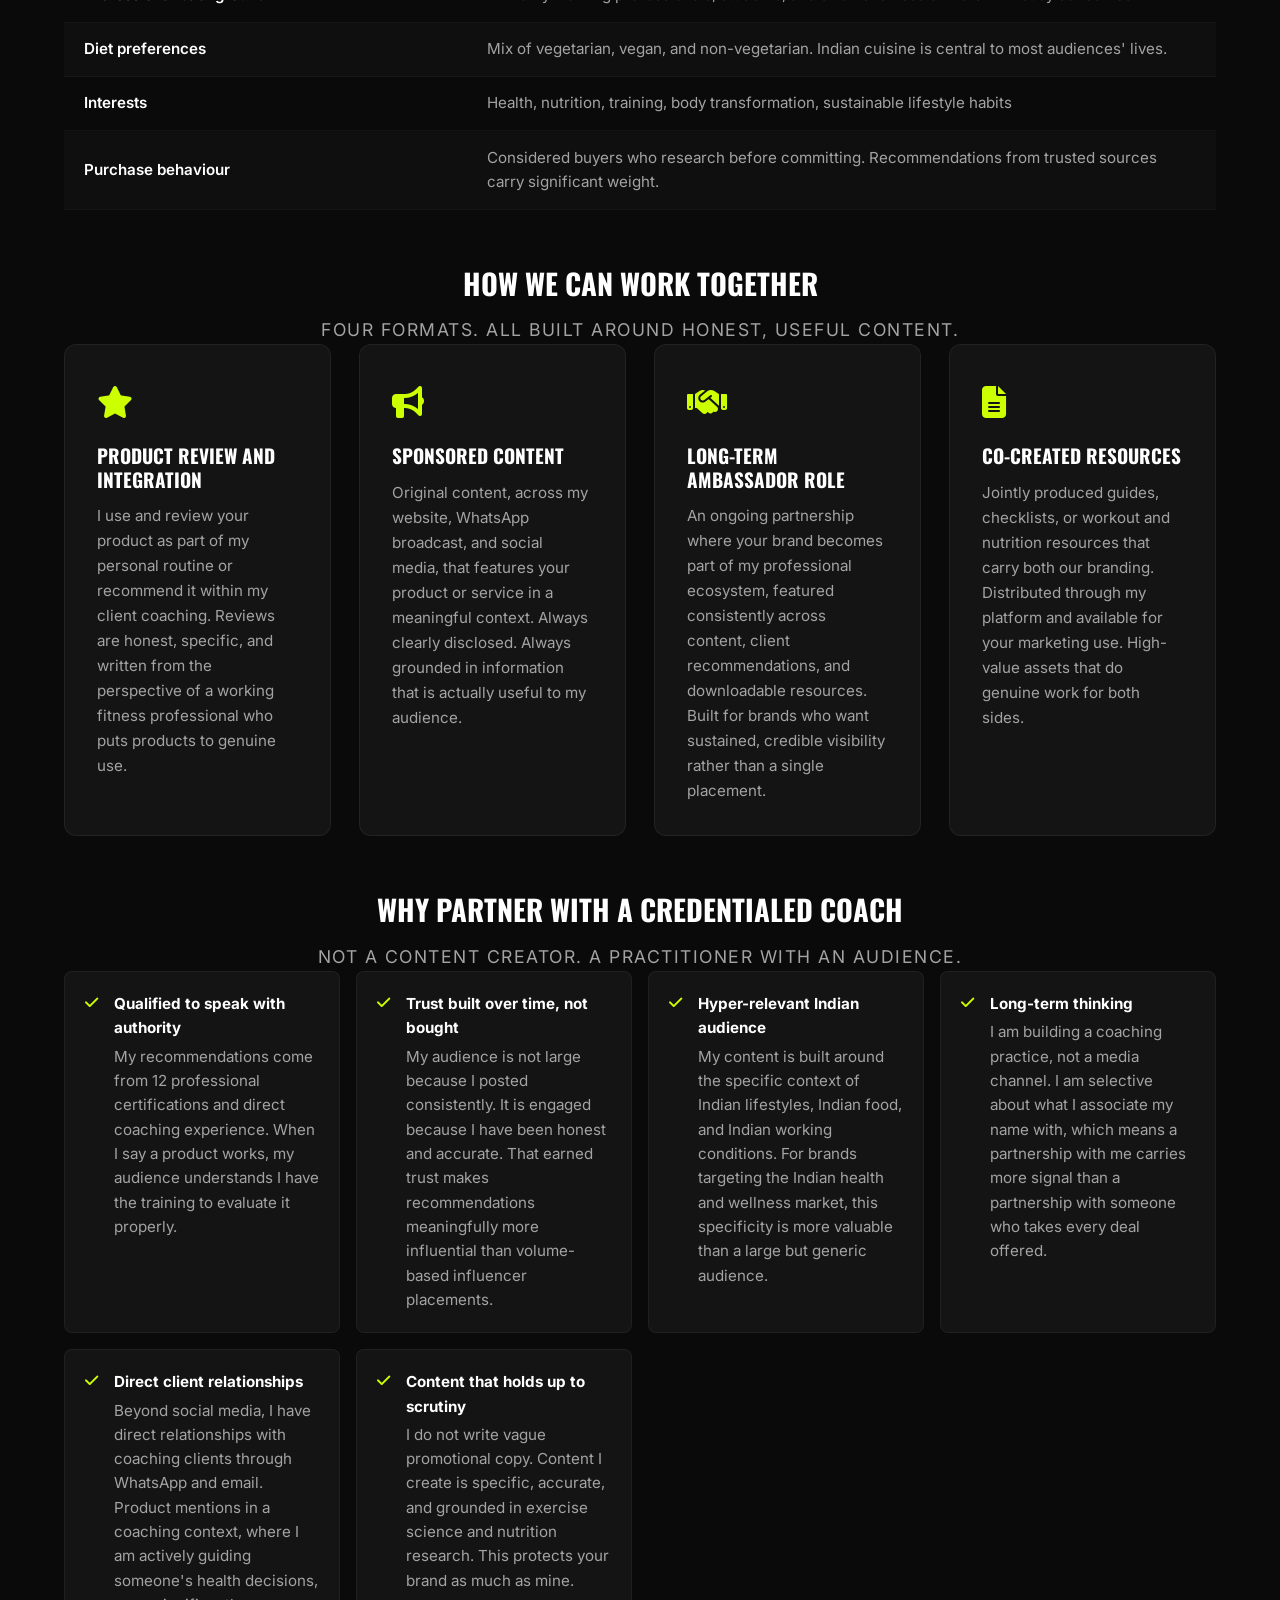
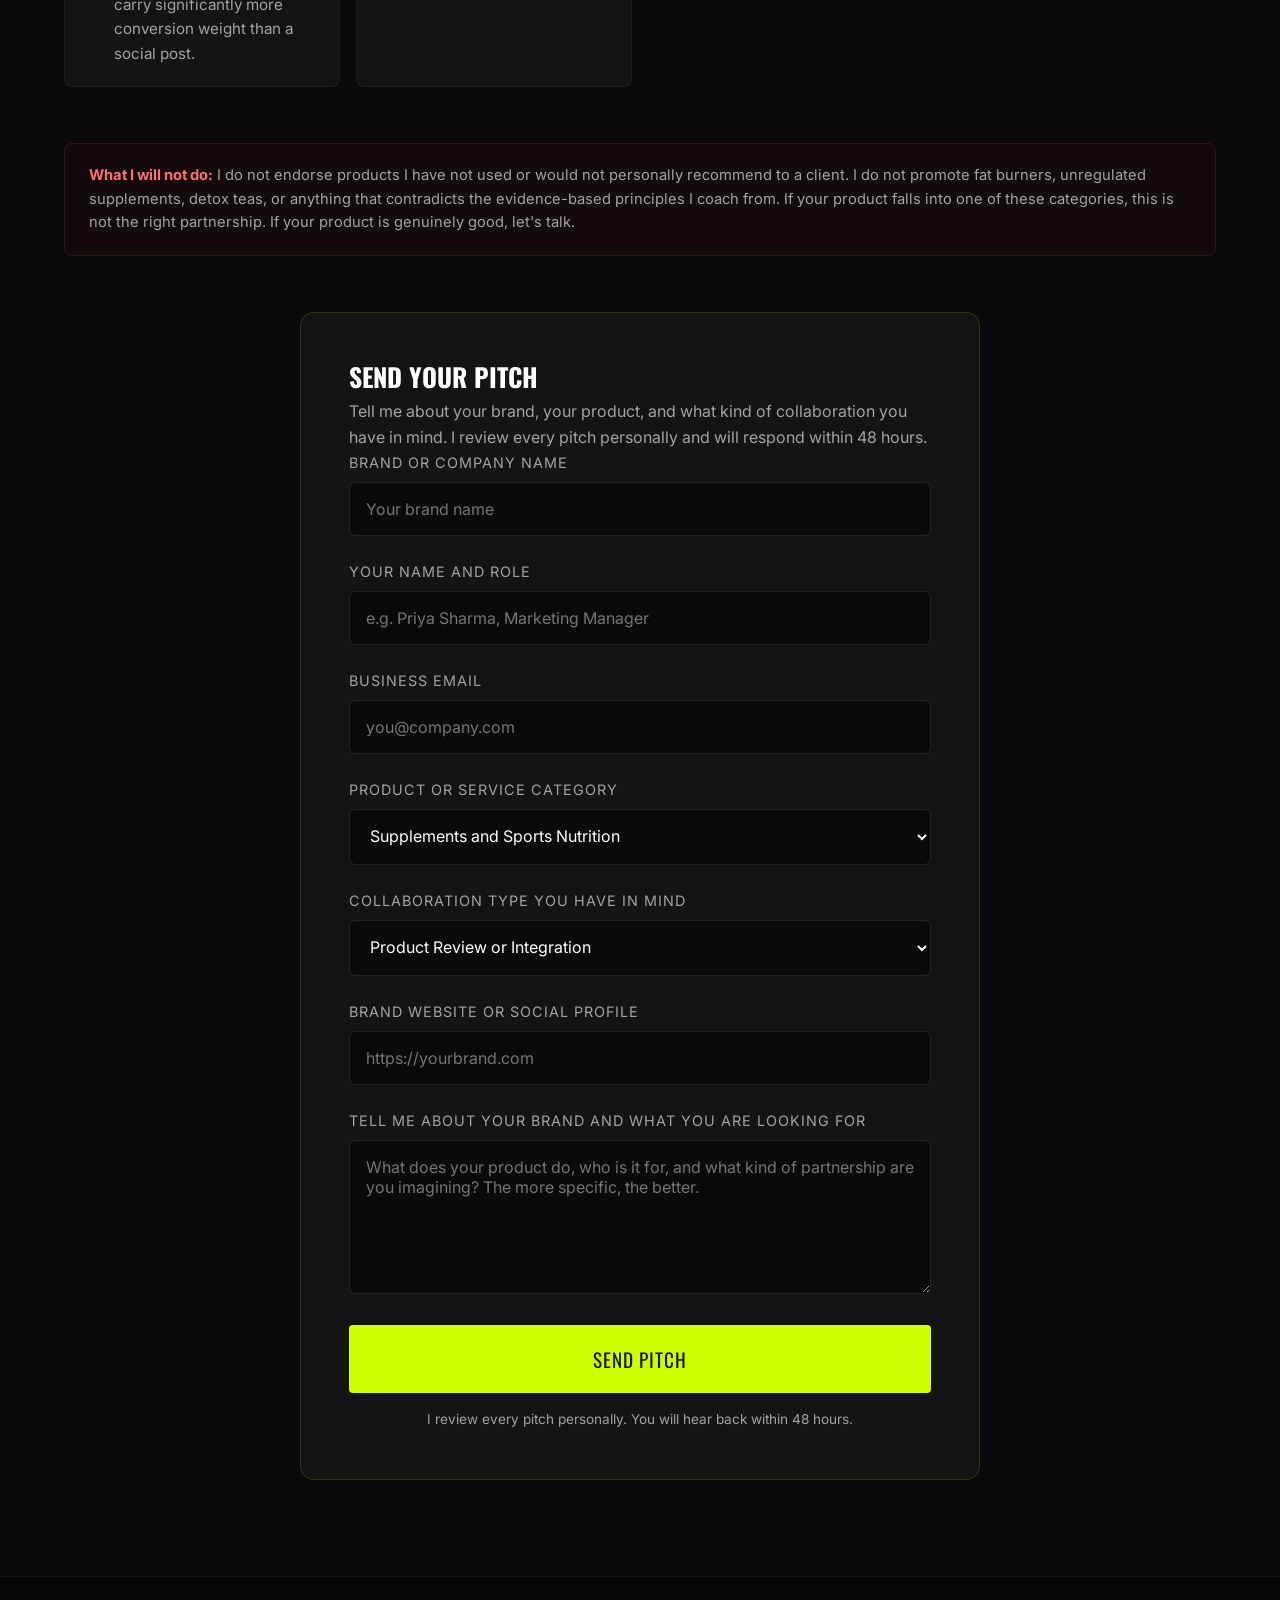
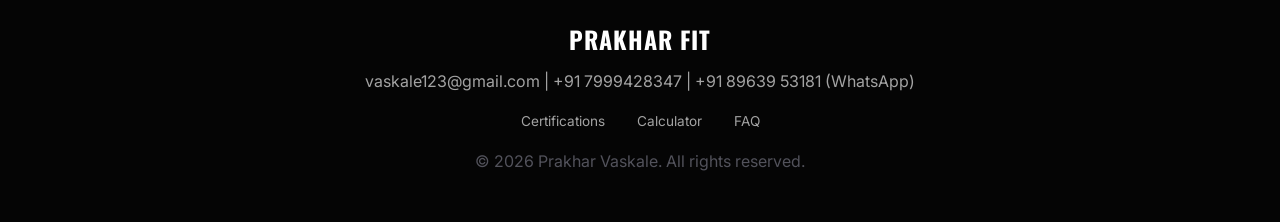
==== commit 464ed731: "Add files via upload" ====
--- a/brands.html
+++ b/brands.html
@@ -395,7 +395,7 @@
     <footer class="footer">
         <div class="container text-center">
             <h3 class="logo mb-4">PRAKHAR FIT</h3>
-            <p class="text-muted mb-4"><a href="mailto:vaskale123@gmail.com?subject=Coaching%20Enquiry&body=Hi%20Prakhar%2C%0A%0AI%20came%20across%20your%20website%20and%20wanted%20to%20reach%20out%20about%20your%20coaching%20programs.%20A%20bit%20about%20me%3A%0A%0AName%3A%20%0AGoal%3A%20%0AA%20few%20details%20or%20questions%3A%20%0A%0ALooking%20forward%20to%20hearing%20from%20you." style="color:inherit;text-decoration:none;">vaskale123@gmail.com</a> | +91 7999428347</p>
+            <p class="text-muted mb-4"><a href="mailto:vaskale123@gmail.com?subject=Coaching%20Enquiry&body=Hi%20Prakhar%2C%0A%0AI%20came%20across%20your%20website%20and%20wanted%20to%20reach%20out%20about%20your%20coaching%20programs.%20A%20bit%20about%20me%3A%0A%0AName%3A%20%0AGoal%3A%20%0AA%20few%20details%20or%20questions%3A%20%0A%0ALooking%20forward%20to%20hearing%20from%20you." style="color:inherit;text-decoration:none;">vaskale123@gmail.com</a> | +91 7999428347 | <a href="https://wa.me/918963953181?text=Hi%20Prakhar%2C%20I%20came%20across%20your%20website%20and%20wanted%20to%20get%20in%20touch%20about%20your%20coaching%20programs.%20Could%20you%20let%20me%20know%20more%20about%20how%20to%20get%20started%3F" style="color:inherit;text-decoration:none;">+91 89639 53181 (WhatsApp)</a></p>
             <div style="display: flex; justify-content: center; gap: 2rem; margin-bottom: 1rem; flex-wrap: wrap;">
                 <a href="certifications.html" style="color: var(--text-muted); text-decoration: none; font-size: 0.85rem;">Certifications</a>
                 <a href="calculator.html" style="color: var(--text-muted); text-decoration: none; font-size: 0.85rem;">Calculator</a>
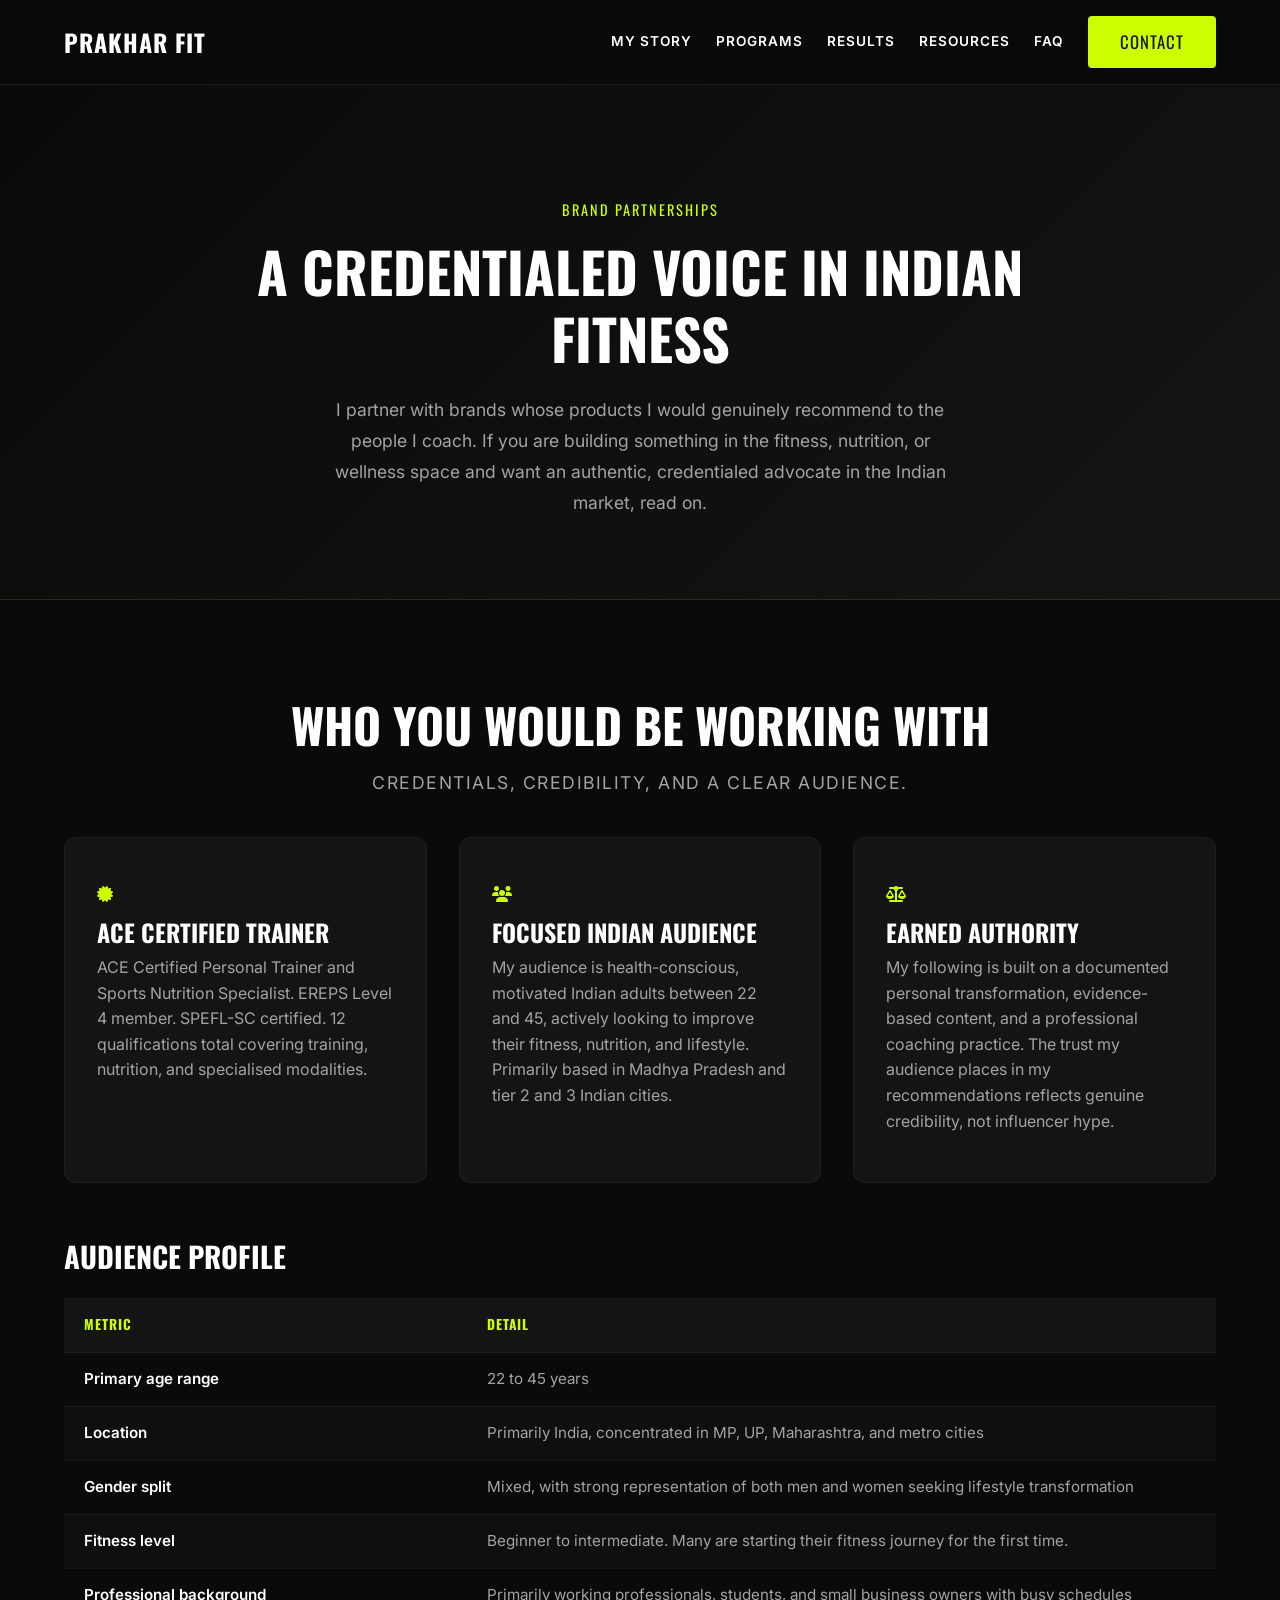
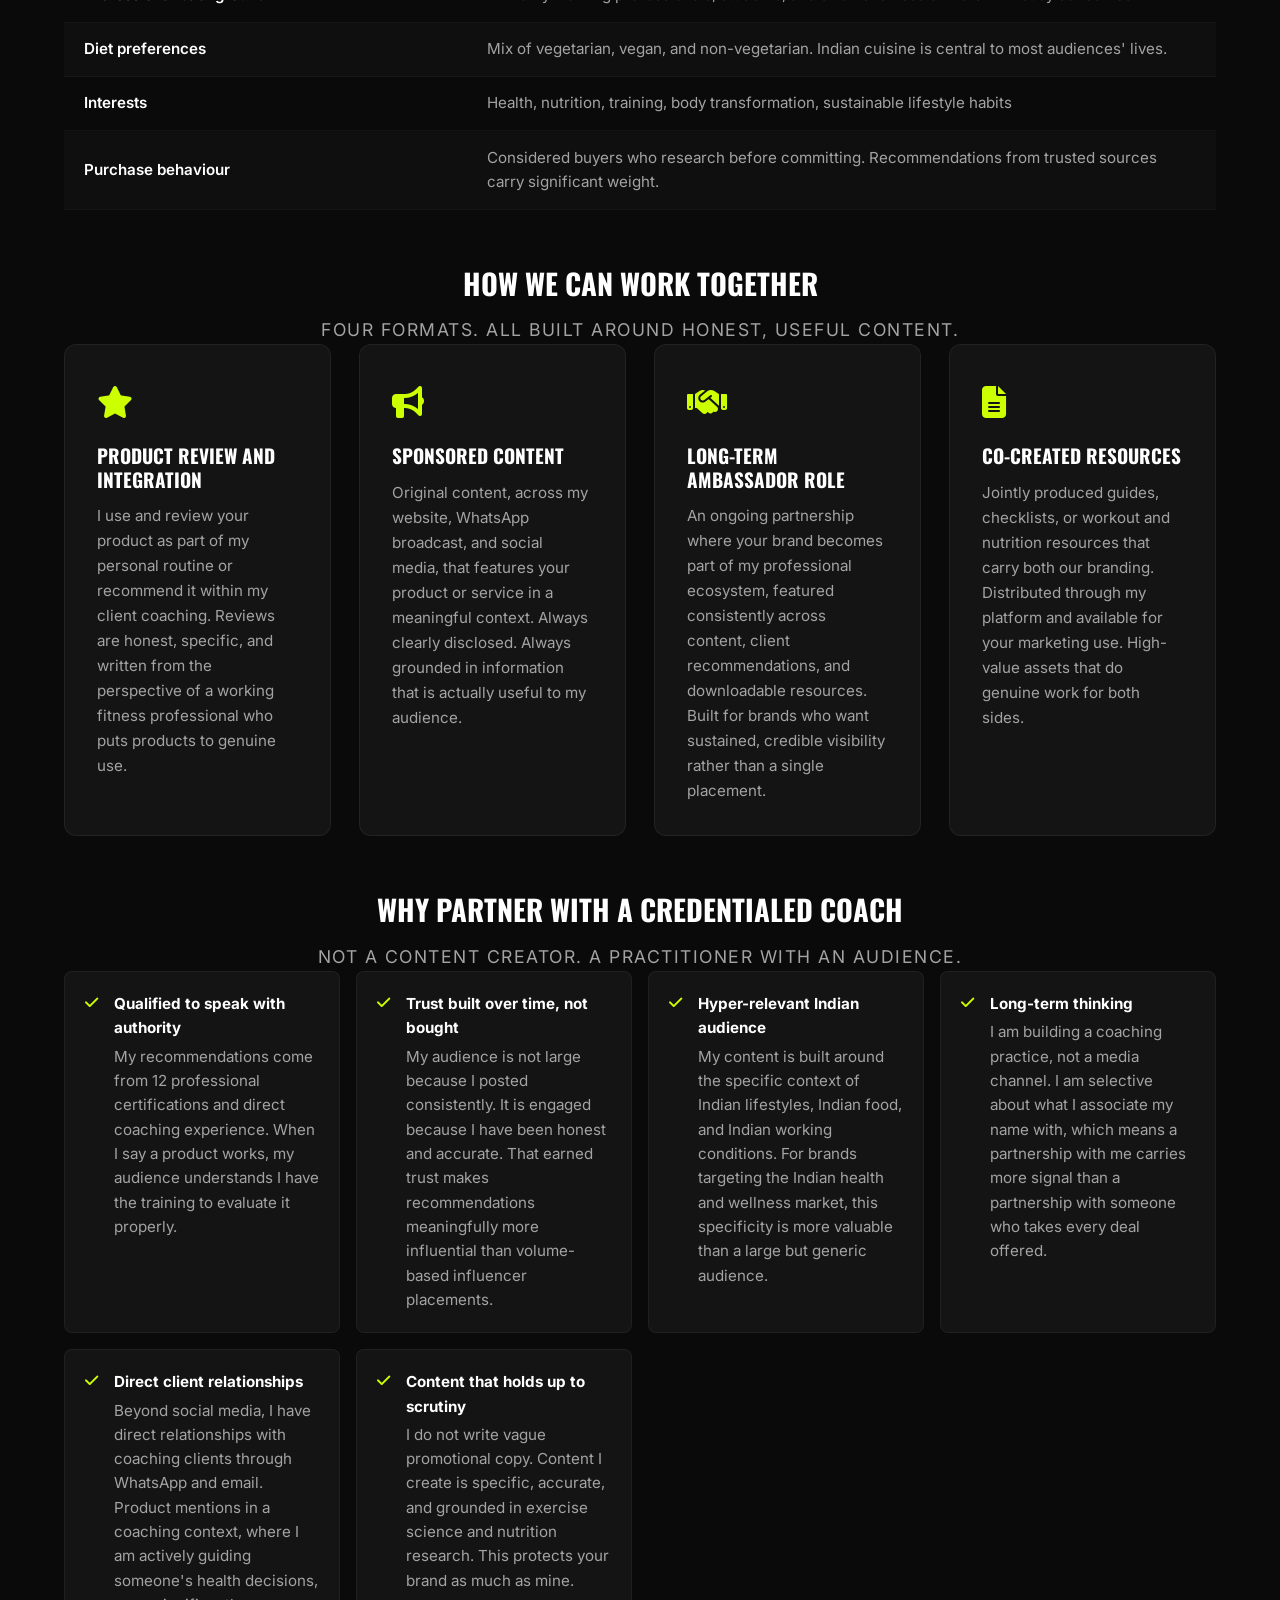
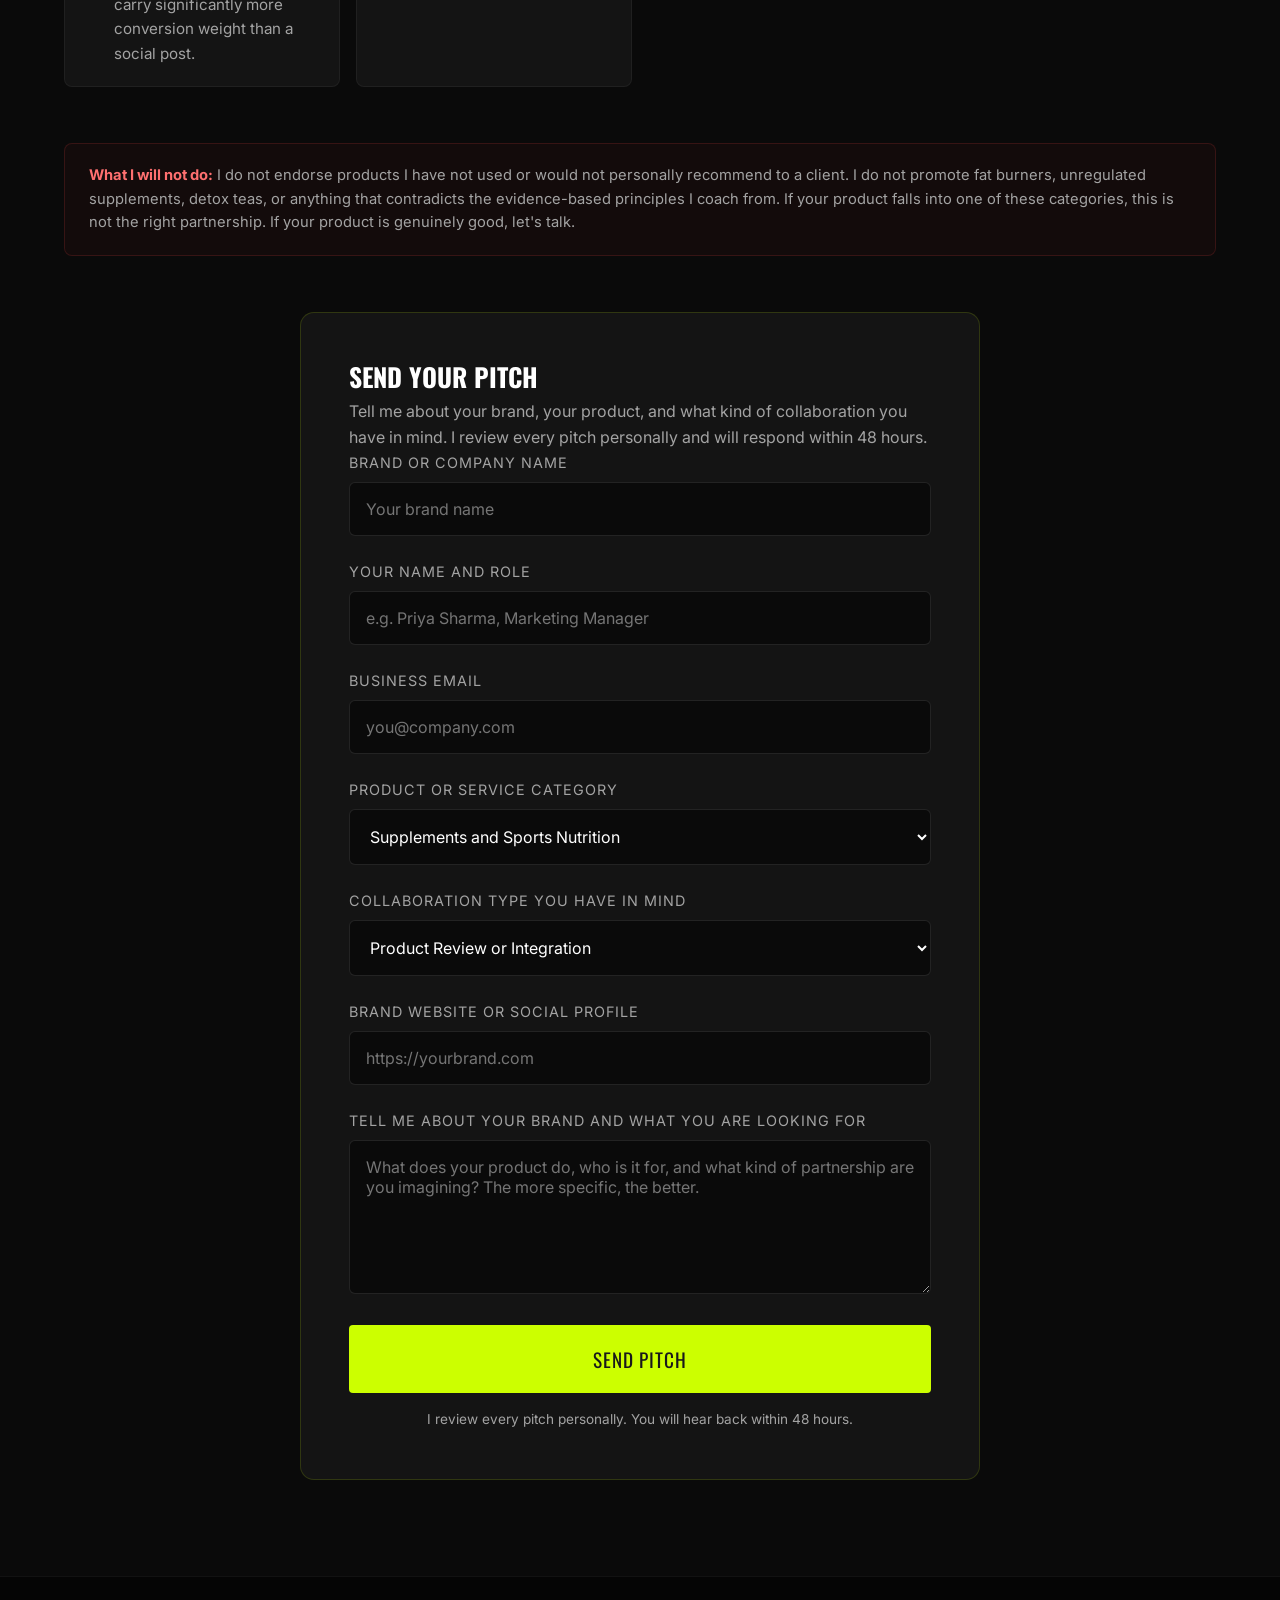
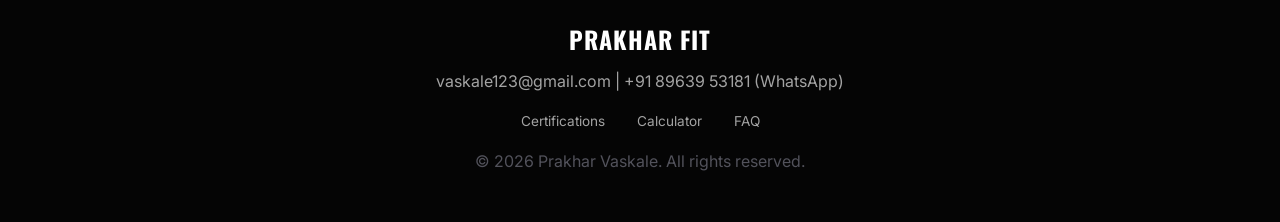
==== commit 508caf26: "Add files via upload" ====
--- a/brands.html
+++ b/brands.html
@@ -155,17 +155,19 @@
 </head>
 <body>
 
-    <nav class="navbar">
+        <nav class="navbar">
         <div class="nav-container">
             <a href="index.html" class="logo">PRAKHAR FIT</a>
-            <div class="nav-links">
+            <button class="nav-toggle" id="navToggle" aria-label="Toggle navigation" aria-expanded="false">
+                <span></span><span></span><span></span>
+            </button>
+            <div class="nav-links" id="navLinks">
                 <a href="index.html#journey">My Story</a>
                 <a href="programs.html">Programs</a>
                 <a href="transformations.html">Results</a>
                 <a href="resources.html">Resources</a>
                 <a href="faq.html">FAQ</a>
-                <a href="contact.html">Contact</a>
-                <a href="contact.html" class="btn btn-accent">Get in Touch</a>
+                <a href="contact.html" class="btn btn-accent">Contact</a>
             </div>
         </div>
     </nav>
@@ -395,7 +397,7 @@
     <footer class="footer">
         <div class="container text-center">
             <h3 class="logo mb-4">PRAKHAR FIT</h3>
-            <p class="text-muted mb-4"><a href="mailto:vaskale123@gmail.com?subject=Coaching%20Enquiry&body=Hi%20Prakhar%2C%0A%0AI%20came%20across%20your%20website%20and%20wanted%20to%20reach%20out%20about%20your%20coaching%20programs.%20A%20bit%20about%20me%3A%0A%0AName%3A%20%0AGoal%3A%20%0AA%20few%20details%20or%20questions%3A%20%0A%0ALooking%20forward%20to%20hearing%20from%20you." style="color:inherit;text-decoration:none;">vaskale123@gmail.com</a> | +91 7999428347 | <a href="https://wa.me/918963953181?text=Hi%20Prakhar%2C%20I%20came%20across%20your%20website%20and%20wanted%20to%20get%20in%20touch%20about%20your%20coaching%20programs.%20Could%20you%20let%20me%20know%20more%20about%20how%20to%20get%20started%3F" style="color:inherit;text-decoration:none;">+91 89639 53181 (WhatsApp)</a></p>
+            <p class="text-muted mb-4"><a href="mailto:vaskale123@gmail.com?subject=Coaching%20Enquiry&body=Hi%20Prakhar%2C%0A%0AI%20came%20across%20your%20website%20and%20wanted%20to%20reach%20out%20about%20your%20coaching%20programs.%20A%20bit%20about%20me%3A%0A%0AName%3A%20%0AGoal%3A%20%0AA%20few%20details%20or%20questions%3A%20%0A%0ALooking%20forward%20to%20hearing%20from%20you." style="color:inherit;text-decoration:none;">vaskale123@gmail.com</a> | <a href="https://wa.me/918963953181?text=Hi%20Prakhar%2C%20I%20came%20across%20your%20website%20and%20wanted%20to%20get%20in%20touch%20about%20your%20coaching%20programs.%20Could%20you%20let%20me%20know%20more%20about%20how%20to%20get%20started%3F" style="color:inherit;text-decoration:none;">+91 89639 53181 (WhatsApp)</a></p>
             <div style="display: flex; justify-content: center; gap: 2rem; margin-bottom: 1rem; flex-wrap: wrap;">
                 <a href="certifications.html" style="color: var(--text-muted); text-decoration: none; font-size: 0.85rem;">Certifications</a>
                 <a href="calculator.html" style="color: var(--text-muted); text-decoration: none; font-size: 0.85rem;">Calculator</a>
@@ -405,5 +407,35 @@
         </div>
     </footer>
 
+
+    <script>
+        (function() {
+            var toggle = document.getElementById('navToggle');
+            var links  = document.getElementById('navLinks');
+            if (!toggle || !links) return;
+            toggle.addEventListener('click', function() {
+                var open = links.classList.toggle('open');
+                toggle.classList.toggle('open', open);
+                toggle.setAttribute('aria-expanded', open);
+            });
+            // Close when clicking a nav link
+            links.querySelectorAll('a').forEach(function(a) {
+                a.addEventListener('click', function() {
+                    links.classList.remove('open');
+                    toggle.classList.remove('open');
+                    toggle.setAttribute('aria-expanded', 'false');
+                });
+            });
+            // Close on outside click
+            document.addEventListener('click', function(e) {
+                if (!toggle.contains(e.target) && !links.contains(e.target)) {
+                    links.classList.remove('open');
+                    toggle.classList.remove('open');
+                    toggle.setAttribute('aria-expanded', 'false');
+                }
+            });
+        })();
+    </script>
+
 </body>
 </html>
--- a/style.css
+++ b/style.css
@@ -351,40 +351,105 @@
 }
 
 /* =========================================
+   14. Hamburger Toggle Button
+   ========================================= */
+.nav-toggle {
+    display: none;
+    flex-direction: column;
+    justify-content: space-between;
+    width: 26px;
+    height: 18px;
+    background: none;
+    border: none;
+    cursor: pointer;
+    padding: 0;
+    z-index: 1001;
+}
+.nav-toggle span {
+    display: block;
+    width: 100%;
+    height: 2px;
+    background: var(--text-main);
+    border-radius: 2px;
+    transition: transform 0.3s ease, opacity 0.3s ease;
+    transform-origin: center;
+}
+.nav-toggle.open span:nth-child(1) { transform: translateY(8px) rotate(45deg); }
+.nav-toggle.open span:nth-child(2) { opacity: 0; transform: scaleX(0); }
+.nav-toggle.open span:nth-child(3) { transform: translateY(-8px) rotate(-45deg); }
+
+/* =========================================
    14. Responsive Fixes (MOBILE CHROME)
    ========================================= */
-@media (max-width: 1000px) {
+@media (max-width: 860px) {
     .nav-container {
+        flex-direction: row;
+        align-items: center;
+        justify-content: space-between;
+        padding: 0 1.25rem;
+        height: 60px;
+    }
+
+    .nav-toggle {
+        display: flex;
+    }
+
+    .nav-links {
+        position: fixed;
+        top: 60px;
+        left: 0;
+        right: 0;
+        background: rgba(10,10,10,0.98);
+        border-top: 1px solid rgba(255,255,255,0.07);
         flex-direction: column;
-        padding: 1rem;
-    }
-    
-    .nav-links {
-        display: flex;
-        flex-wrap: wrap;
-        justify-content: center;
-        gap: 0.8rem;
-        margin-top: 1rem;
-    }
-    
+        align-items: stretch;
+        gap: 0;
+        padding: 0.5rem 0 1rem;
+        max-height: 0;
+        overflow: hidden;
+        opacity: 0;
+        pointer-events: none;
+        transition: max-height 0.35s ease, opacity 0.25s ease;
+        z-index: 999;
+    }
+    .nav-links.open {
+        max-height: 500px;
+        opacity: 1;
+        pointer-events: auto;
+    }
     .nav-links a:not(.btn) {
-        font-size: 0.8rem;
-    }
-    
+        display: block;
+        padding: 0.85rem 1.5rem;
+        font-size: 0.9rem;
+        border-bottom: 1px solid rgba(255,255,255,0.05);
+        color: var(--text-main);
+        text-decoration: none;
+        font-weight: 600;
+        letter-spacing: 1px;
+        text-transform: uppercase;
+        transition: color 0.2s;
+    }
+    .nav-links a:not(.btn):hover { color: var(--accent); }
+    .nav-links .btn {
+        margin: 0.75rem 1.5rem 0;
+        text-align: center;
+        width: auto;
+    }
+
     .navbar {
-        position: fixed; /* Stick to top even on mobile */
+        position: fixed;
+        height: 60px;
     }
 
     .hero {
-        padding-top: 140px; /* More space for the stacked mobile nav */
-    }
-    
+        padding-top: 90px;
+    }
     .mt-nav {
-        margin-top: 140px;
-    }
-
-    .timeline-item.reverse { flex-direction: column; } 
-    .flow-arrow { display: none; } 
+        margin-top: 80px;
+    }
+
+    .timeline-item.reverse { flex-direction: column; }
+    .flow-arrow { display: none; }
 }
 
 @media (max-width: 600px) {
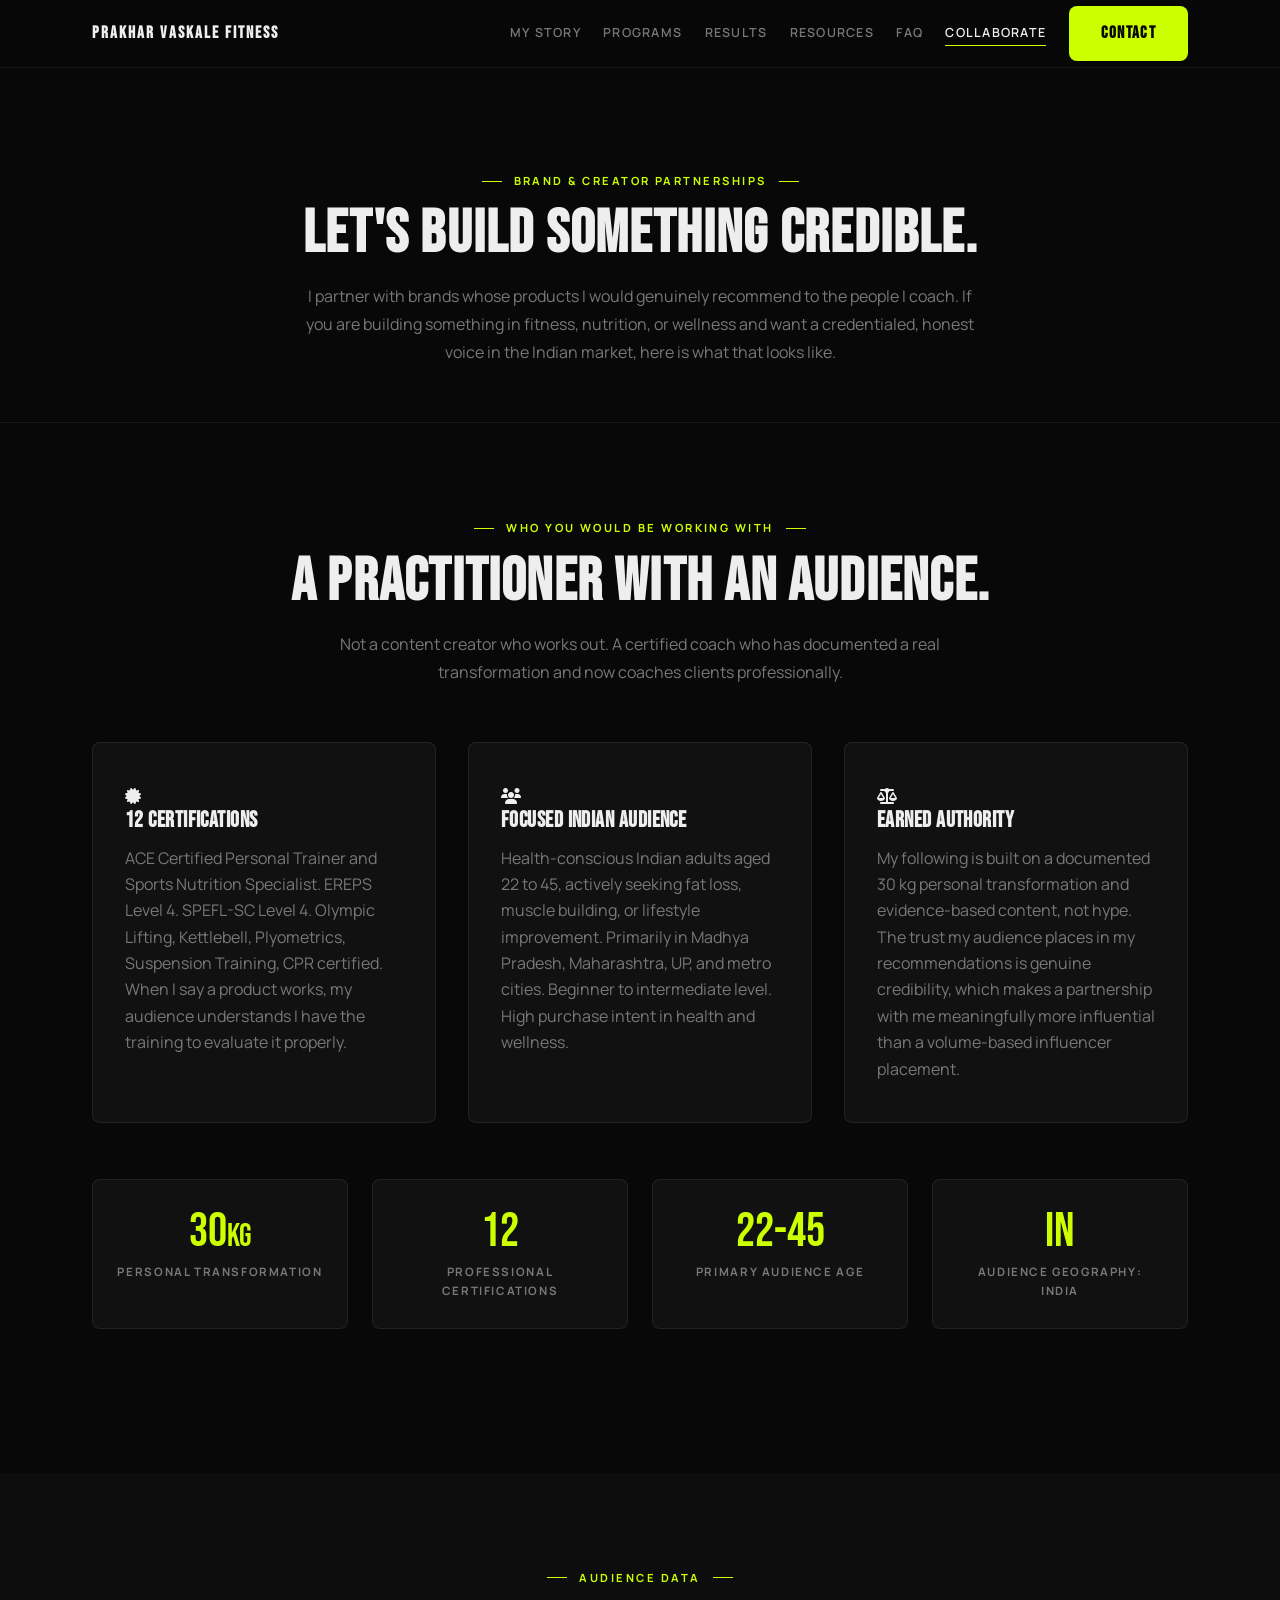
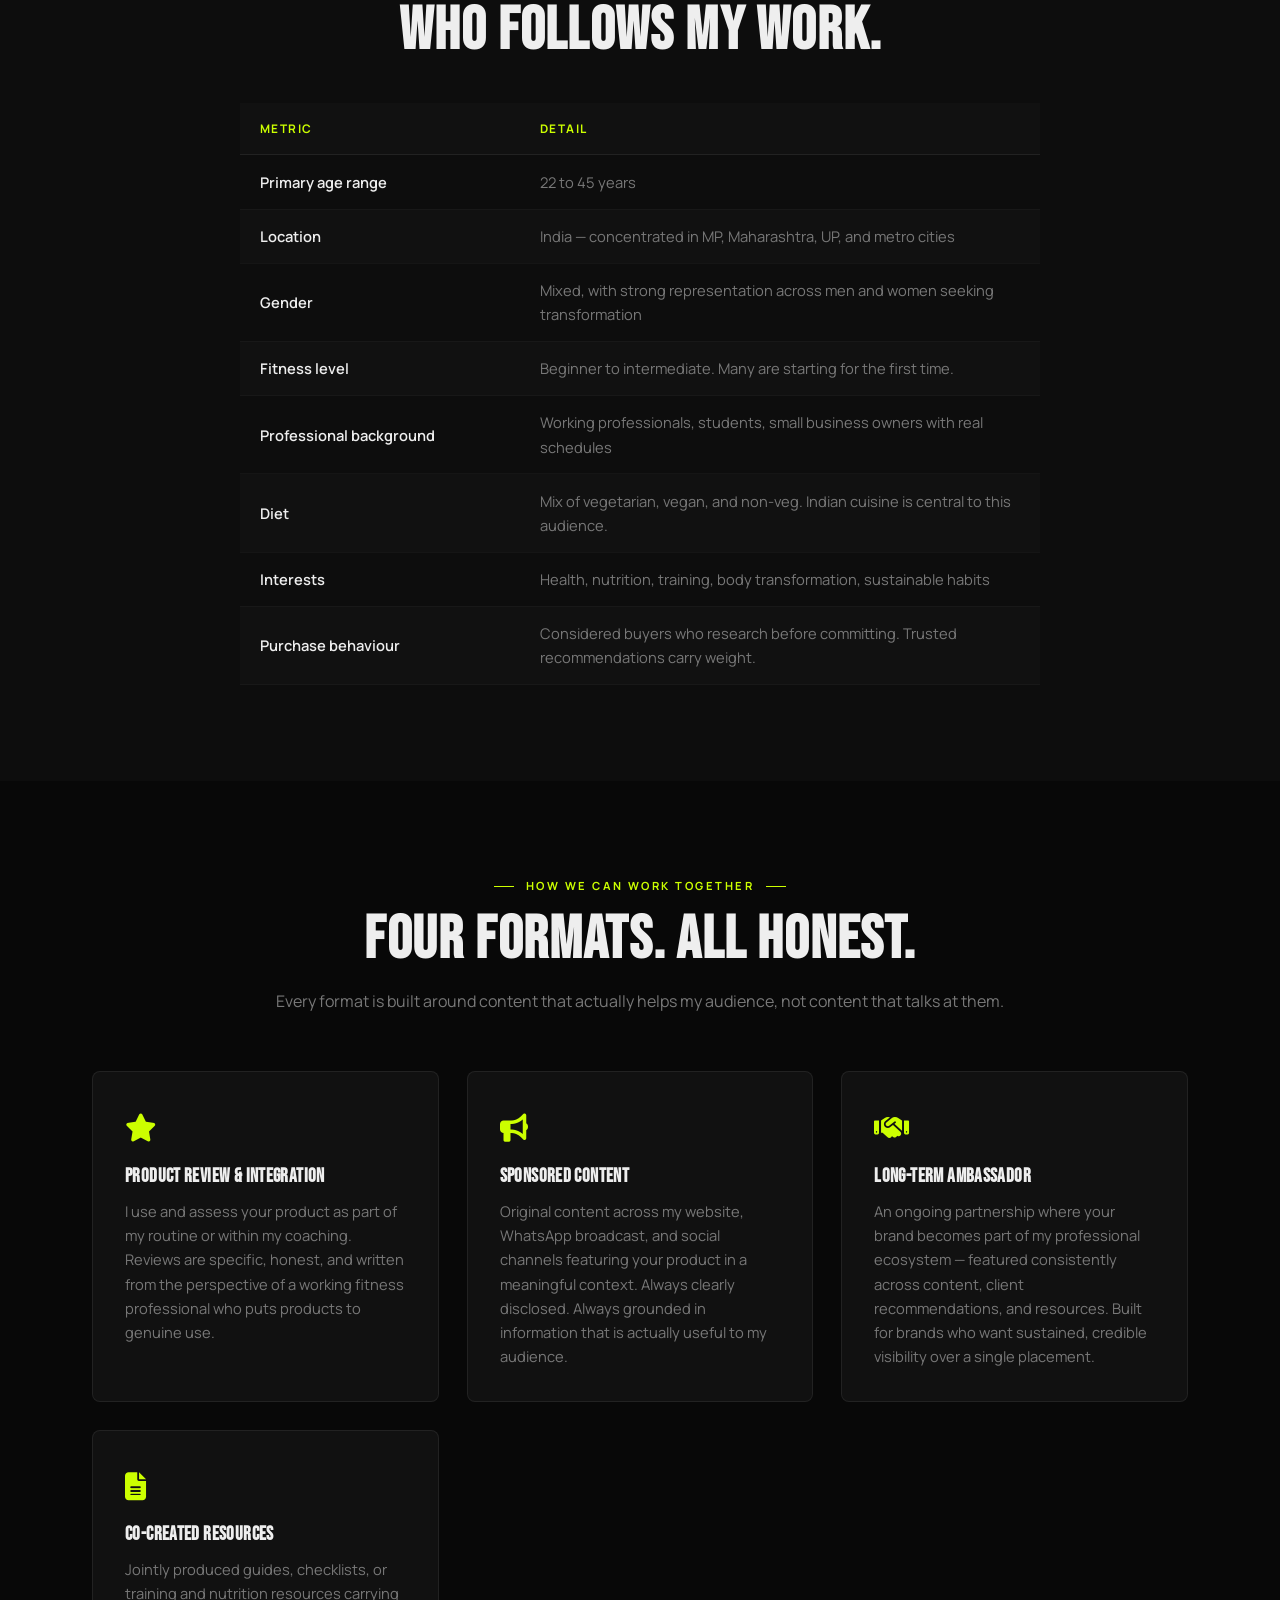
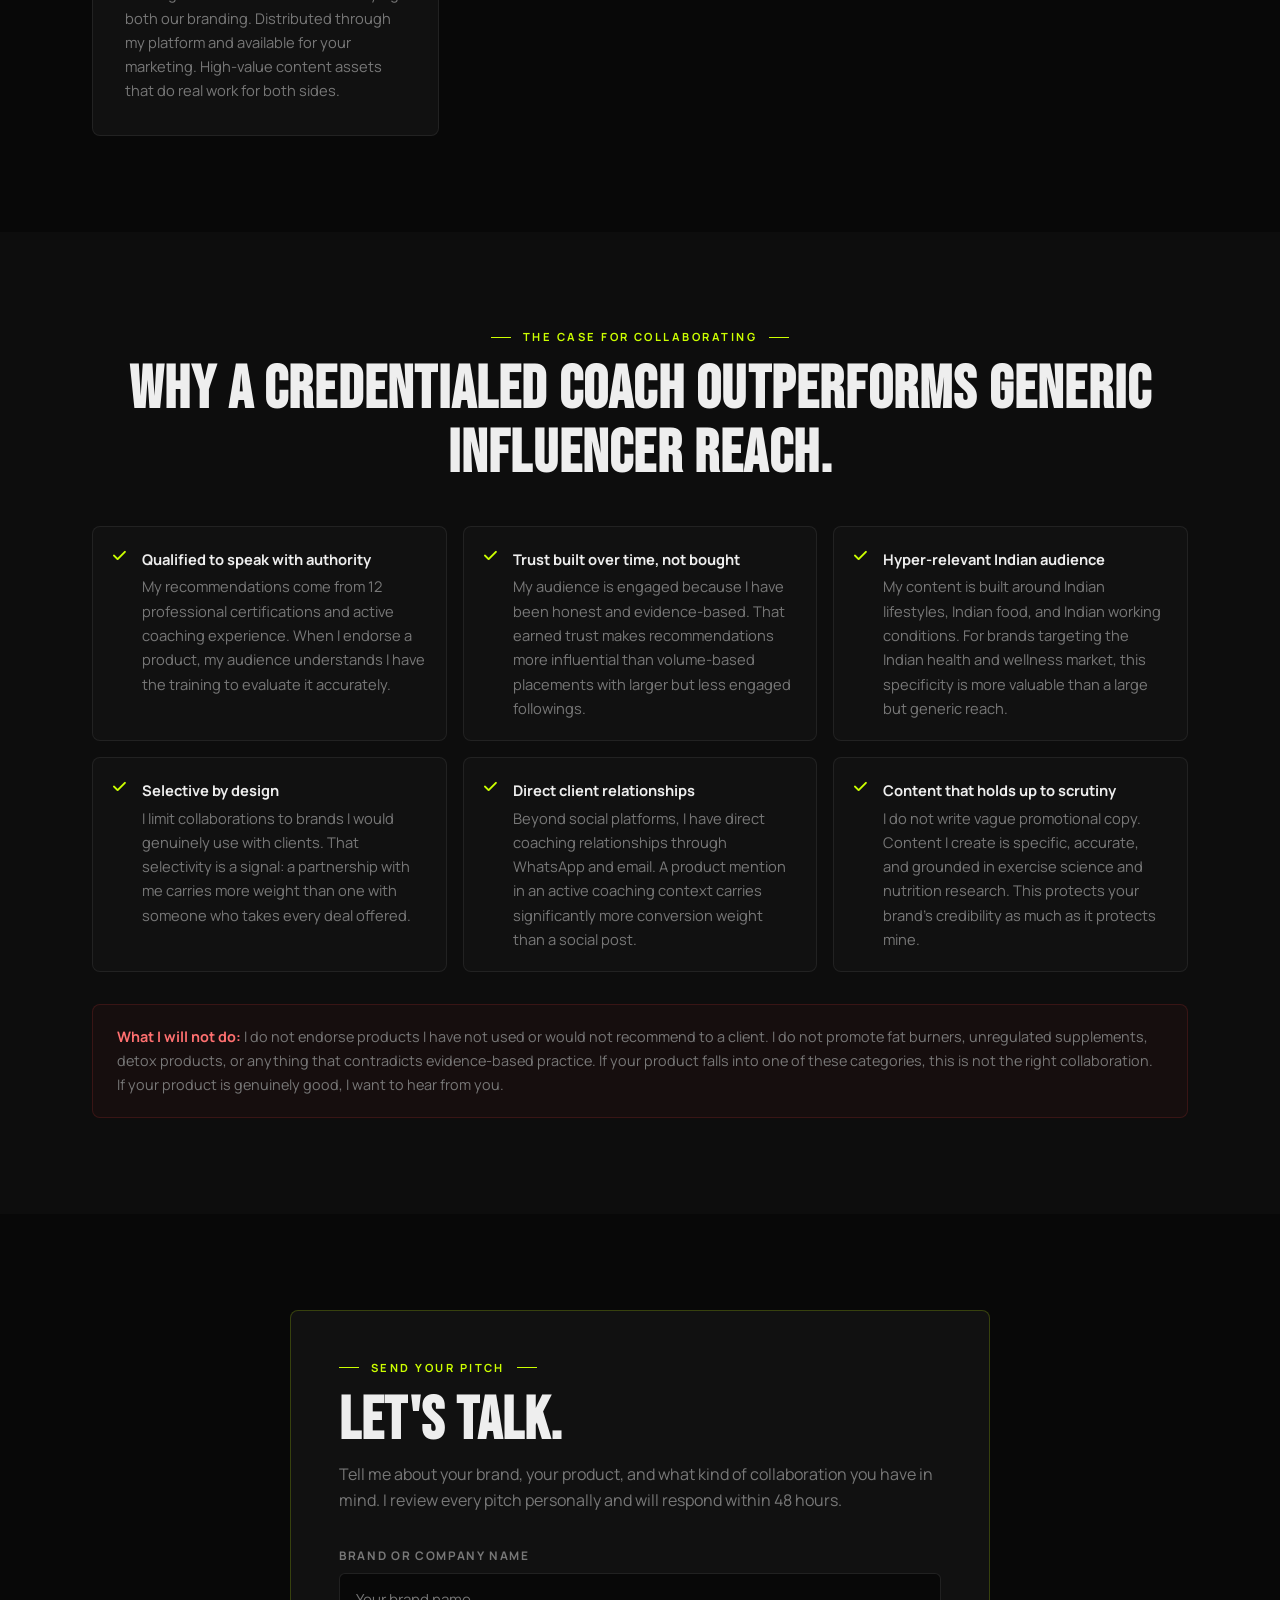
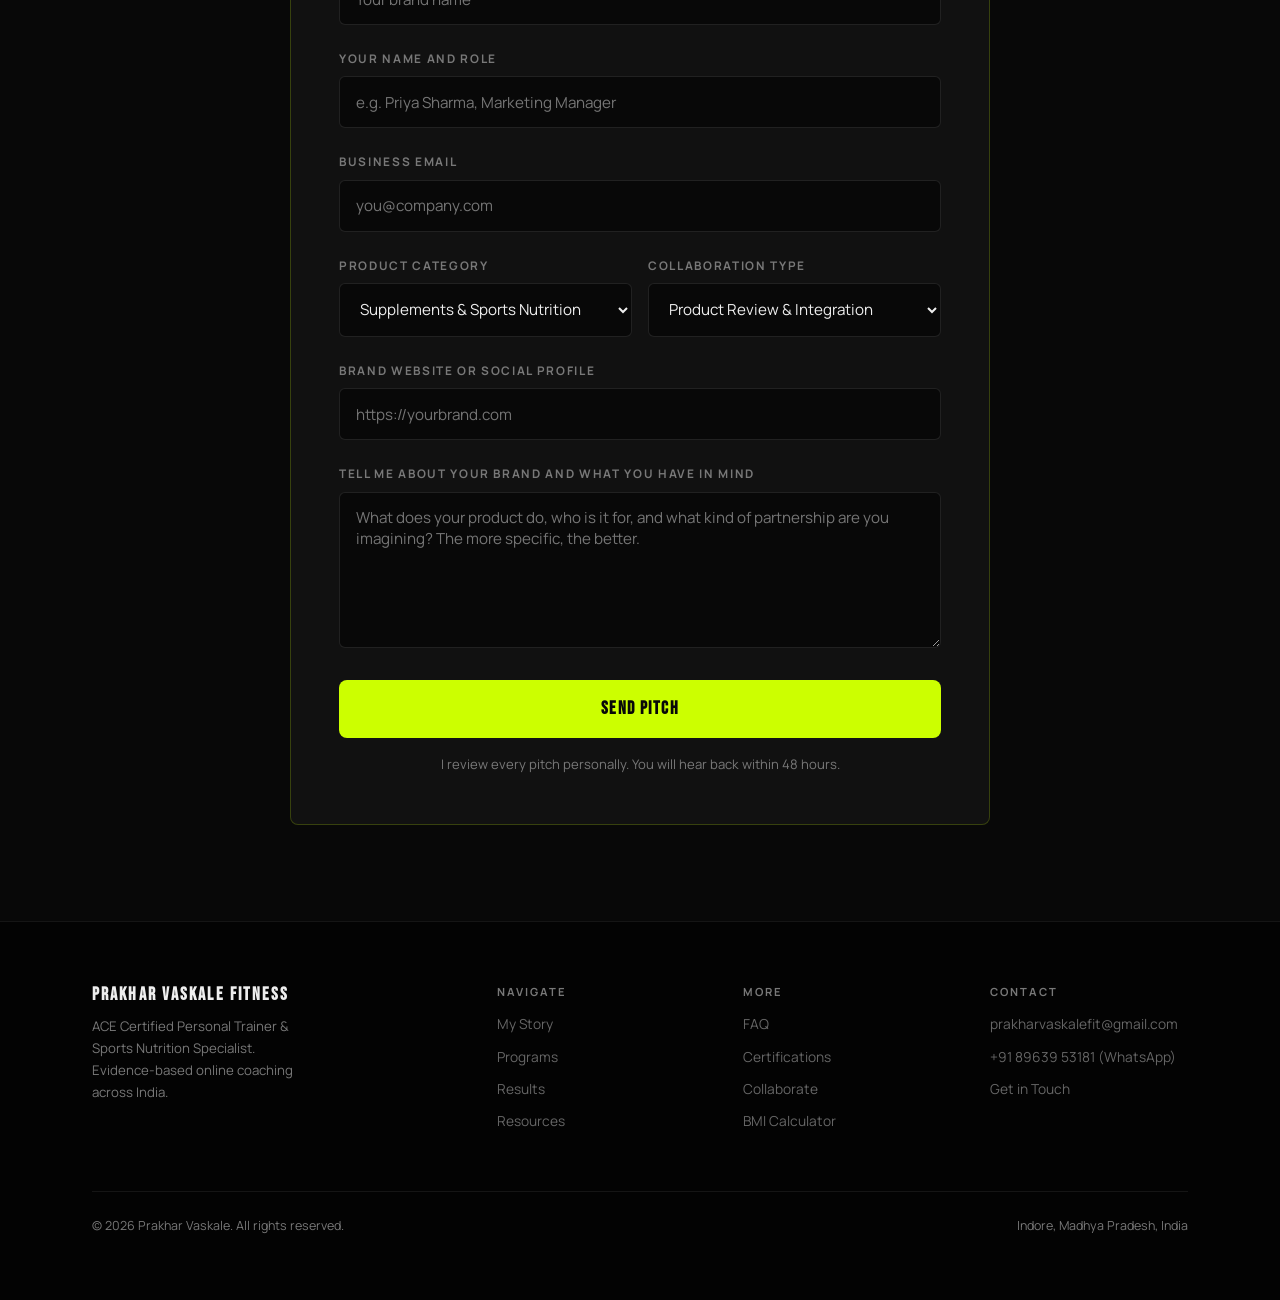
==== commit 4531cffe: "Add files via upload" ====
--- a/brands.html
+++ b/brands.html
@@ -3,439 +3,12 @@
 <head>
     <meta charset="UTF-8">
     <meta name="viewport" content="width=device-width, initial-scale=1.0">
-    <title>Brand Partnerships | Prakhar FIT</title>
-    <meta name="description" content="Partner with Prakhar Vaskale   ACE Certified Personal Trainer and Sports Nutrition Specialist. Authentic fitness and nutrition brand collaborations for the Indian market.">
-
-    <link rel="preconnect" href="https://fonts.googleapis.com">
-    <link rel="preconnect" href="https://fonts.gstatic.com" crossorigin>
-    <link href="https://fonts.googleapis.com/css2?family=Inter:wght@300;400;600&family=Oswald:wght@500;700&display=swap" rel="stylesheet">
-    <link rel="stylesheet" href="https://cdnjs.cloudflare.com/ajax/libs/font-awesome/6.4.0/css/all.min.css">
-    <link rel="stylesheet" href="style.css">
-    <style>
-        .brand-hero {
-            background: linear-gradient(135deg, #0a0a0a 0%, #141414 100%);
-            border-bottom: 1px solid rgba(204,255,0,0.15);
-            padding: 8rem 1.5rem 5rem;
-            text-align: center;
-            margin-top: 70px;
-        }
-        .stat-grid {
-            display: grid;
-            grid-template-columns: repeat(auto-fit, minmax(150px, 1fr));
-            gap: 1.5rem;
-            margin: 3rem 0;
-        }
-        .stat-card {
-            background: var(--bg-card);
-            border: 1px solid rgba(255,255,255,0.06);
-            border-radius: 10px;
-            padding: 1.75rem 1.25rem;
-            text-align: center;
-        }
-        .stat-number {
-            font-family: var(--font-heading);
-            font-size: 2.5rem;
-            color: var(--accent);
-            line-height: 1;
-            margin-bottom: 0.4rem;
-        }
-        .stat-label {
-            font-size: 0.8rem;
-            color: var(--text-muted);
-            text-transform: uppercase;
-            letter-spacing: 1px;
-        }
-        .collab-grid {
-            display: grid;
-            grid-template-columns: repeat(auto-fit, minmax(260px, 1fr));
-            gap: 1.75rem;
-        }
-        .collab-card {
-            background: var(--bg-card);
-            border: 1px solid rgba(255,255,255,0.06);
-            border-radius: 12px;
-            padding: 2rem;
-            transition: var(--transition);
-        }
-        .collab-card:hover {
-            border-color: rgba(204,255,0,0.3);
-            transform: translateY(-4px);
-        }
-        .collab-card h3 {
-            font-size: 1.2rem;
-            margin-bottom: 0.75rem;
-        }
-        .collab-card p {
-            color: var(--text-muted);
-            font-size: 0.95rem;
-            line-height: 1.65;
-        }
-        .collab-icon {
-            font-size: 2rem;
-            color: var(--accent);
-            margin-bottom: 1rem;
-        }
-        .audience-table {
-            width: 100%;
-            border-collapse: collapse;
-            margin-top: 1.5rem;
-        }
-        .audience-table th {
-            background: var(--bg-card);
-            color: var(--accent);
-            font-family: var(--font-heading);
-            font-size: 0.85rem;
-            letter-spacing: 1px;
-            text-transform: uppercase;
-            padding: 1rem 1.25rem;
-            text-align: left;
-            border-bottom: 1px solid rgba(255,255,255,0.08);
-        }
-        .audience-table td {
-            padding: 0.9rem 1.25rem;
-            border-bottom: 1px solid rgba(255,255,255,0.04);
-            font-size: 0.95rem;
-            color: var(--text-muted);
-        }
-        .audience-table tr:nth-child(even) td {
-            background: rgba(255,255,255,0.02);
-        }
-        .audience-table td:first-child {
-            font-weight: 600;
-            color: var(--text-main);
-            width: 35%;
-        }
-        .values-list {
-            list-style: none;
-            display: grid;
-            grid-template-columns: repeat(auto-fit, minmax(260px, 1fr));
-            gap: 1rem;
-        }
-        .values-list li {
-            display: flex;
-            align-items: flex-start;
-            gap: 1rem;
-            background: var(--bg-card);
-            border: 1px solid rgba(255,255,255,0.05);
-            border-radius: 8px;
-            padding: 1.25rem;
-            font-size: 0.95rem;
-            color: var(--text-muted);
-            line-height: 1.6;
-        }
-        .values-list li i {
-            color: var(--accent);
-            margin-top: 0.2rem;
-            flex-shrink: 0;
-        }
-        .pitch-form-wrapper {
-            background: var(--bg-card);
-            border: 1px solid rgba(204,255,0,0.15);
-            border-radius: 14px;
-            padding: 3rem;
-            max-width: 680px;
-            margin: 0 auto;
-        }
-        .what-i-will-not-do {
-            background: rgba(255,68,68,0.04);
-            border: 1px solid rgba(255,68,68,0.15);
-            border-radius: 8px;
-            padding: 1.25rem 1.5rem;
-            margin-top: 2rem;
-        }
-        .what-i-will-not-do p {
-            color: var(--text-muted);
-            font-size: 0.92rem;
-            margin: 0;
-        }
-        .what-i-will-not-do strong {
-            color: #ff7070;
-        }
-    </style>
+    <title>Collaborate | Prakhar Vaskale Fitness</title>
+    <meta http-equiv="refresh" content="0;url=collaborations.html">
+    <link rel="canonical" href="collaborations.html">
 </head>
 <body>
-
-        <nav class="navbar">
-        <div class="nav-container">
-            <a href="index.html" class="logo">PRAKHAR FIT</a>
-            <button class="nav-toggle" id="navToggle" aria-label="Toggle navigation" aria-expanded="false">
-                <span></span><span></span><span></span>
-            </button>
-            <div class="nav-links" id="navLinks">
-                <a href="index.html#journey">My Story</a>
-                <a href="programs.html">Programs</a>
-                <a href="transformations.html">Results</a>
-                <a href="resources.html">Resources</a>
-                <a href="faq.html">FAQ</a>
-                <a href="contact.html" class="btn btn-accent">Contact</a>
-            </div>
-        </div>
-    </nav>
-
-    <!-- HERO -->
-    <div class="brand-hero">
-        <div class="container">
-            <p class="text-accent" style="font-family: var(--font-heading); letter-spacing: 2px; font-size: 0.9rem; text-transform: uppercase; margin-bottom: 1rem;">Brand Partnerships</p>
-            <h1 class="section-title" style="font-size: clamp(2rem, 5vw, 3.5rem); max-width: 800px; margin: 0 auto 1.5rem;">A Credentialed Voice in Indian Fitness</h1>
-            <p style="font-size: 1.1rem; color: var(--text-muted); max-width: 640px; margin: 0 auto; line-height: 1.75;">I partner with brands whose products I would genuinely recommend to the people I coach. If you are building something in the fitness, nutrition, or wellness space and want an authentic, credentialed advocate in the Indian market, read on.</p>
-        </div>
-    </div>
-
-    <!-- WHO I AM -->
-    <section class="section dark-section">
-        <div class="container">
-            <div class="text-center mb-10">
-                <h2 class="section-title">Who You Would Be Working With</h2>
-                <p class="section-subtitle mt-4">Credentials, credibility, and a clear audience.</p>
-            </div>
-
-            <div class="grid-3 mb-12">
-                <div class="feature-card">
-                    <i class="fa-solid fa-certificate text-accent text-4xl mb-4"></i>
-                    <h3 class="mb-2">ACE Certified Trainer</h3>
-                    <p class="text-muted">ACE Certified Personal Trainer and Sports Nutrition Specialist. EREPS Level 4 member. SPEFL-SC certified. 12 qualifications total covering training, nutrition, and specialised modalities.</p>
-                </div>
-                <div class="feature-card">
-                    <i class="fa-solid fa-users text-accent text-4xl mb-4"></i>
-                    <h3 class="mb-2">Focused Indian Audience</h3>
-                    <p class="text-muted">My audience is health-conscious, motivated Indian adults between 22 and 45, actively looking to improve their fitness, nutrition, and lifestyle. Primarily based in Madhya Pradesh and tier 2 and 3 Indian cities.</p>
-                </div>
-                <div class="feature-card">
-                    <i class="fa-solid fa-scale-balanced text-accent text-4xl mb-4"></i>
-                    <h3 class="mb-2">Earned Authority</h3>
-                    <p class="text-muted">My following is built on a documented personal transformation, evidence-based content, and a professional coaching practice. The trust my audience places in my recommendations reflects genuine credibility, not influencer hype.</p>
-                </div>
-            </div>
-
-            <!-- AUDIENCE BREAKDOWN -->
-            <div class="mb-12">
-                <h2 class="section-title mb-6" style="font-size: 1.8rem;">Audience Profile</h2>
-                <table class="audience-table">
-                    <thead>
-                        <tr>
-                            <th>Metric</th>
-                            <th>Detail</th>
-                        </tr>
-                    </thead>
-                    <tbody>
-                        <tr>
-                            <td>Primary age range</td>
-                            <td>22 to 45 years</td>
-                        </tr>
-                        <tr>
-                            <td>Location</td>
-                            <td>Primarily India, concentrated in MP, UP, Maharashtra, and metro cities</td>
-                        </tr>
-                        <tr>
-                            <td>Gender split</td>
-                            <td>Mixed, with strong representation of both men and women seeking lifestyle transformation</td>
-                        </tr>
-                        <tr>
-                            <td>Fitness level</td>
-                            <td>Beginner to intermediate. Many are starting their fitness journey for the first time.</td>
-                        </tr>
-                        <tr>
-                            <td>Professional background</td>
-                            <td>Primarily working professionals, students, and small business owners with busy schedules</td>
-                        </tr>
-                        <tr>
-                            <td>Diet preferences</td>
-                            <td>Mix of vegetarian, vegan, and non-vegetarian. Indian cuisine is central to most audiences' lives.</td>
-                        </tr>
-                        <tr>
-                            <td>Interests</td>
-                            <td>Health, nutrition, training, body transformation, sustainable lifestyle habits</td>
-                        </tr>
-                        <tr>
-                            <td>Purchase behaviour</td>
-                            <td>Considered buyers who research before committing. Recommendations from trusted sources carry significant weight.</td>
-                        </tr>
-                    </tbody>
-                </table>
-            </div>
-
-            <!-- COLLABORATION TYPES -->
-            <div class="mb-12">
-                <div class="text-center mb-8">
-                    <h2 class="section-title" style="font-size: 1.8rem;">How We Can Work Together</h2>
-                    <p class="section-subtitle mt-4">Four formats. All built around honest, useful content.</p>
-                </div>
-                <div class="collab-grid">
-                    <div class="collab-card">
-                        <div class="collab-icon"><i class="fa-solid fa-star"></i></div>
-                        <h3>Product Review and Integration</h3>
-                        <p>I use and review your product as part of my personal routine or recommend it within my client coaching. Reviews are honest, specific, and written from the perspective of a working fitness professional who puts products to genuine use.</p>
-                    </div>
-                    <div class="collab-card">
-                        <div class="collab-icon"><i class="fa-solid fa-bullhorn"></i></div>
-                        <h3>Sponsored Content</h3>
-                        <p>Original content, across my website, WhatsApp broadcast, and social media, that features your product or service in a meaningful context. Always clearly disclosed. Always grounded in information that is actually useful to my audience.</p>
-                    </div>
-                    <div class="collab-card">
-                        <div class="collab-icon"><i class="fa-solid fa-handshake"></i></div>
-                        <h3>Long-Term Ambassador Role</h3>
-                        <p>An ongoing partnership where your brand becomes part of my professional ecosystem, featured consistently across content, client recommendations, and downloadable resources. Built for brands who want sustained, credible visibility rather than a single placement.</p>
-                    </div>
-                    <div class="collab-card">
-                        <div class="collab-icon"><i class="fa-solid fa-file-lines"></i></div>
-                        <h3>Co-Created Resources</h3>
-                        <p>Jointly produced guides, checklists, or workout and nutrition resources that carry both our branding. Distributed through my platform and available for your marketing use. High-value assets that do genuine work for both sides.</p>
-                    </div>
-                </div>
-            </div>
-
-            <!-- WHY WORK WITH ME -->
-            <div class="mb-12">
-                <div class="text-center mb-8">
-                    <h2 class="section-title" style="font-size: 1.8rem;">Why Partner with a Credentialed Coach</h2>
-                    <p class="section-subtitle mt-4">Not a content creator. A practitioner with an audience.</p>
-                </div>
-                <ul class="values-list">
-                    <li>
-                        <i class="fa-solid fa-check"></i>
-                        <span><strong style="color: var(--text-main); display: block; margin-bottom: 0.25rem;">Qualified to speak with authority</strong>
-                        My recommendations come from 12 professional certifications and direct coaching experience. When I say a product works, my audience understands I have the training to evaluate it properly.</span>
-                    </li>
-                    <li>
-                        <i class="fa-solid fa-check"></i>
-                        <span><strong style="color: var(--text-main); display: block; margin-bottom: 0.25rem;">Trust built over time, not bought</strong>
-                        My audience is not large because I posted consistently. It is engaged because I have been honest and accurate. That earned trust makes recommendations meaningfully more influential than volume-based influencer placements.</span>
-                    </li>
-                    <li>
-                        <i class="fa-solid fa-check"></i>
-                        <span><strong style="color: var(--text-main); display: block; margin-bottom: 0.25rem;">Hyper-relevant Indian audience</strong>
-                        My content is built around the specific context of Indian lifestyles, Indian food, and Indian working conditions. For brands targeting the Indian health and wellness market, this specificity is more valuable than a large but generic audience.</span>
-                    </li>
-                    <li>
-                        <i class="fa-solid fa-check"></i>
-                        <span><strong style="color: var(--text-main); display: block; margin-bottom: 0.25rem;">Long-term thinking</strong>
-                        I am building a coaching practice, not a media channel. I am selective about what I associate my name with, which means a partnership with me carries more signal than a partnership with someone who takes every deal offered.</span>
-                    </li>
-                    <li>
-                        <i class="fa-solid fa-check"></i>
-                        <span><strong style="color: var(--text-main); display: block; margin-bottom: 0.25rem;">Direct client relationships</strong>
-                        Beyond social media, I have direct relationships with coaching clients through WhatsApp and email. Product mentions in a coaching context, where I am actively guiding someone's health decisions, carry significantly more conversion weight than a social post.</span>
-                    </li>
-                    <li>
-                        <i class="fa-solid fa-check"></i>
-                        <span><strong style="color: var(--text-main); display: block; margin-bottom: 0.25rem;">Content that holds up to scrutiny</strong>
-                        I do not write vague promotional copy. Content I create is specific, accurate, and grounded in exercise science and nutrition research. This protects your brand as much as mine.</span>
-                    </li>
-                </ul>
-            </div>
-
-            <!-- WHAT I WON'T DO -->
-            <div class="what-i-will-not-do mb-12">
-                <p><strong>What I will not do:</strong> I do not endorse products I have not used or would not personally recommend to a client. I do not promote fat burners, unregulated supplements, detox teas, or anything that contradicts the evidence-based principles I coach from. If your product falls into one of these categories, this is not the right partnership. If your product is genuinely good, let's talk.</p>
-            </div>
-
-            <!-- PITCH FORM -->
-            <div id="pitch" class="pitch-form-wrapper">
-                <h2 class="section-title mb-2" style="font-size: 1.6rem;">Send Your Pitch</h2>
-                <p class="text-muted mb-6">Tell me about your brand, your product, and what kind of collaboration you have in mind. I review every pitch personally and will respond within 48 hours.</p>
-
-                <form id="brand-form" class="custom-form" action="https://formspree.io/f/xreovozz" method="POST">
-                    <input type="hidden" name="_subject" value="Brand Partnership Enquiry - Prakhar FIT">
-
-                    <div class="form-group">
-                        <label for="brand-name">Brand or Company Name</label>
-                        <input type="text" id="brand-name" name="brand_name" required placeholder="Your brand name">
-                    </div>
-
-                    <div class="form-group">
-                        <label for="contact-name">Your Name and Role</label>
-                        <input type="text" id="contact-name" name="contact_name" required placeholder="e.g. Priya Sharma, Marketing Manager">
-                    </div>
-
-                    <div class="form-group">
-                        <label for="brand-email">Business Email</label>
-                        <input type="email" id="brand-email" name="email" required placeholder="you@company.com">
-                    </div>
-
-                    <div class="form-group">
-                        <label for="product-type">Product or Service Category</label>
-                        <select id="product-type" name="product_type">
-                            <option value="supplements">Supplements and Sports Nutrition</option>
-                            <option value="equipment">Fitness Equipment and Gear</option>
-                            <option value="apparel">Activewear and Apparel</option>
-                            <option value="health_food">Health Foods and Beverages</option>
-                            <option value="app_tech">Fitness Apps or Wearable Tech</option>
-                            <option value="wellness">Wellness and Recovery</option>
-                            <option value="other">Other</option>
-                        </select>
-                    </div>
-
-                    <div class="form-group">
-                        <label for="collab-type">Collaboration Type You Have in Mind</label>
-                        <select id="collab-type" name="collab_type">
-                            <option value="review">Product Review or Integration</option>
-                            <option value="sponsored">Sponsored Content</option>
-                            <option value="ambassador">Long-Term Ambassador Role</option>
-                            <option value="co-created">Co-Created Resources</option>
-                            <option value="open">Open to Discussion</option>
-                        </select>
-                    </div>
-
-                    <div class="form-group">
-                        <label for="brand-website">Brand Website or Social Profile</label>
-                        <input type="url" id="brand-website" name="website" placeholder="https://yourbrand.com">
-                    </div>
-
-                    <div class="form-group">
-                        <label for="brand-message">Tell Me About Your Brand and What You Are Looking For</label>
-                        <textarea id="brand-message" name="message" rows="6" required placeholder="What does your product do, who is it for, and what kind of partnership are you imagining? The more specific, the better."></textarea>
-                    </div>
-
-                    <button type="submit" class="btn btn-accent btn-large" style="width: 100%;">Send Pitch</button>
-                    <p class="text-center text-muted mt-4" style="font-size: 0.85rem;">I review every pitch personally. You will hear back within 48 hours.</p>
-                </form>
-            </div>
-
-        </div>
-    </section>
-
-    <footer class="footer">
-        <div class="container text-center">
-            <h3 class="logo mb-4">PRAKHAR FIT</h3>
-            <p class="text-muted mb-4"><a href="mailto:vaskale123@gmail.com?subject=Coaching%20Enquiry&body=Hi%20Prakhar%2C%0A%0AI%20came%20across%20your%20website%20and%20wanted%20to%20reach%20out%20about%20your%20coaching%20programs.%20A%20bit%20about%20me%3A%0A%0AName%3A%20%0AGoal%3A%20%0AA%20few%20details%20or%20questions%3A%20%0A%0ALooking%20forward%20to%20hearing%20from%20you." style="color:inherit;text-decoration:none;">vaskale123@gmail.com</a> | <a href="https://wa.me/918963953181?text=Hi%20Prakhar%2C%20I%20came%20across%20your%20website%20and%20wanted%20to%20get%20in%20touch%20about%20your%20coaching%20programs.%20Could%20you%20let%20me%20know%20more%20about%20how%20to%20get%20started%3F" style="color:inherit;text-decoration:none;">+91 89639 53181 (WhatsApp)</a></p>
-            <div style="display: flex; justify-content: center; gap: 2rem; margin-bottom: 1rem; flex-wrap: wrap;">
-                <a href="certifications.html" style="color: var(--text-muted); text-decoration: none; font-size: 0.85rem;">Certifications</a>
-                <a href="calculator.html" style="color: var(--text-muted); text-decoration: none; font-size: 0.85rem;">Calculator</a>
-                <a href="faq.html" style="color: var(--text-muted); text-decoration: none; font-size: 0.85rem;">FAQ</a>
-            </div>
-            <p class="text-sm text-dark-muted">&copy; 2026 Prakhar Vaskale. All rights reserved.</p>
-        </div>
-    </footer>
-
-
-    <script>
-        (function() {
-            var toggle = document.getElementById('navToggle');
-            var links  = document.getElementById('navLinks');
-            if (!toggle || !links) return;
-            toggle.addEventListener('click', function() {
-                var open = links.classList.toggle('open');
-                toggle.classList.toggle('open', open);
-                toggle.setAttribute('aria-expanded', open);
-            });
-            // Close when clicking a nav link
-            links.querySelectorAll('a').forEach(function(a) {
-                a.addEventListener('click', function() {
-                    links.classList.remove('open');
-                    toggle.classList.remove('open');
-                    toggle.setAttribute('aria-expanded', 'false');
-                });
-            });
-            // Close on outside click
-            document.addEventListener('click', function(e) {
-                if (!toggle.contains(e.target) && !links.contains(e.target)) {
-                    links.classList.remove('open');
-                    toggle.classList.remove('open');
-                    toggle.setAttribute('aria-expanded', 'false');
-                }
-            });
-        })();
-    </script>
-
+    <p>Redirecting to <a href="collaborations.html">collaborations page</a>...</p>
+    <script>window.location.replace('collaborations.html');</script>
 </body>
 </html>
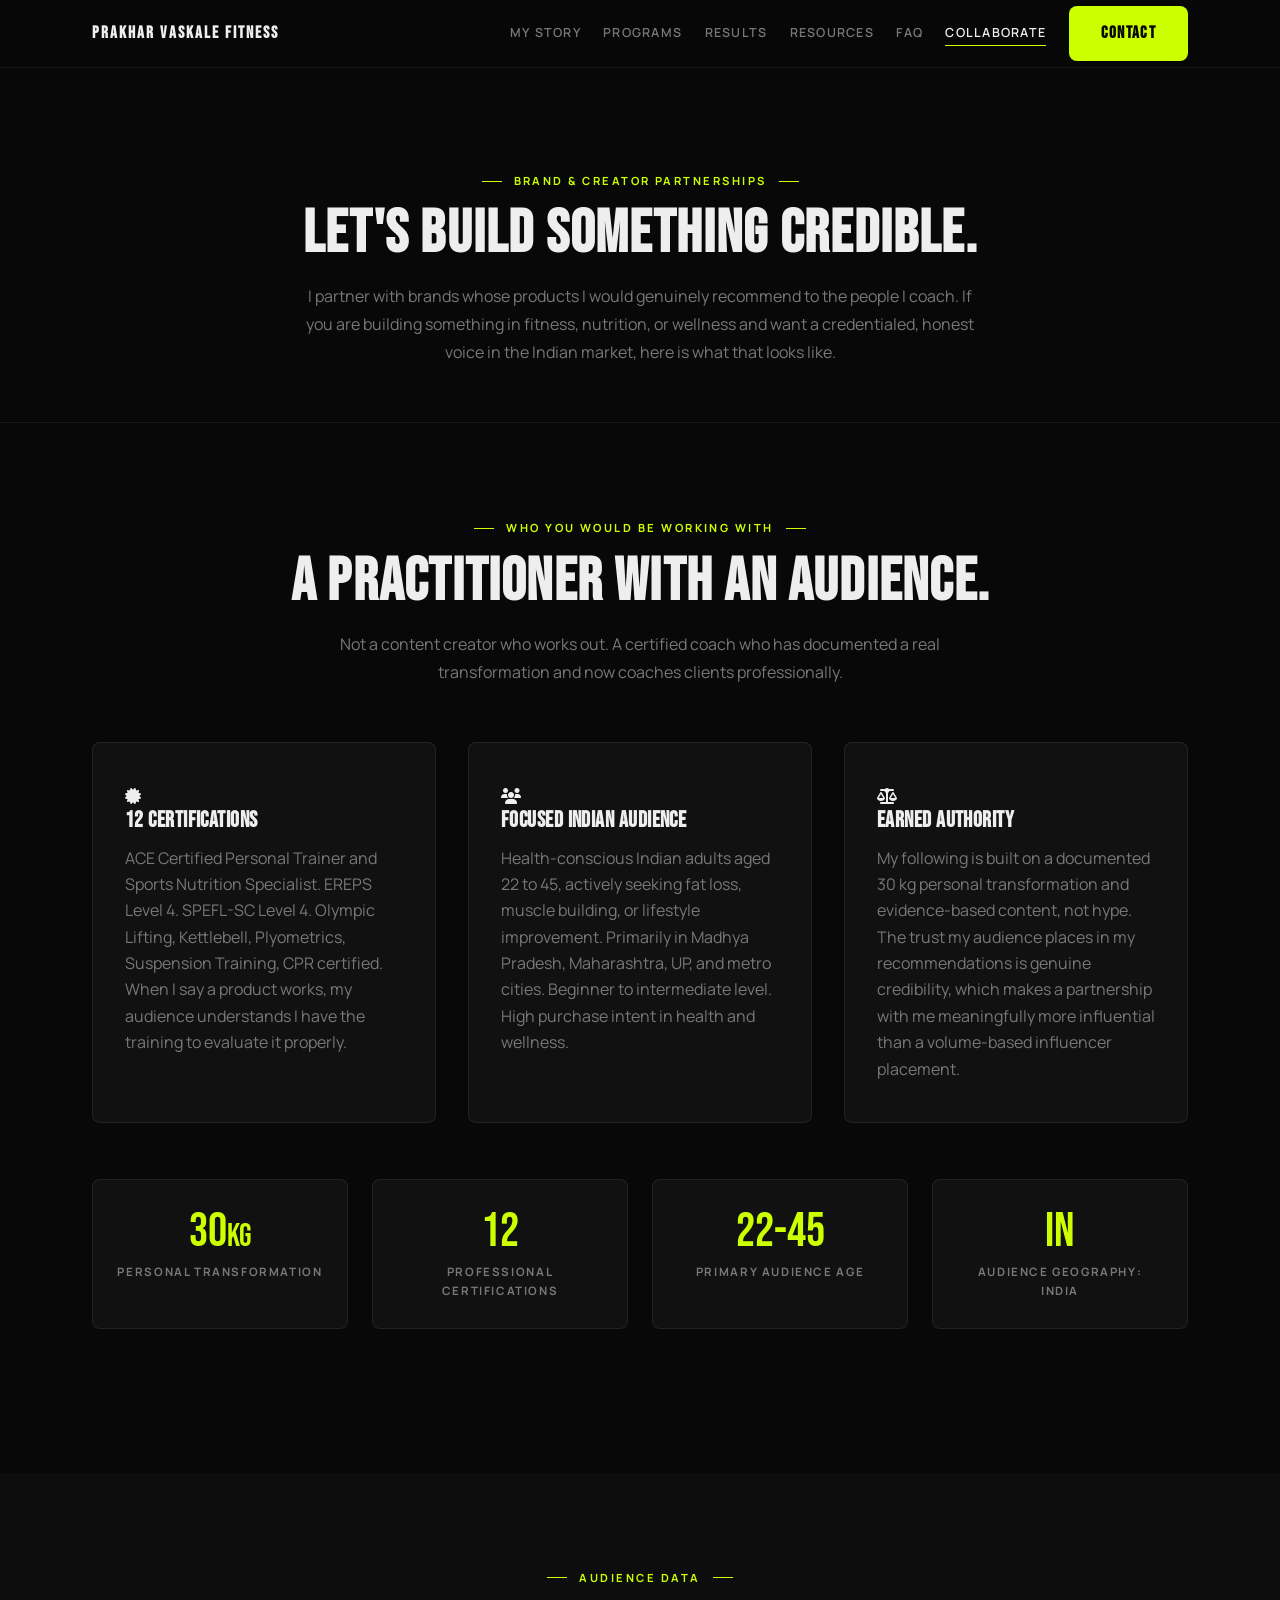
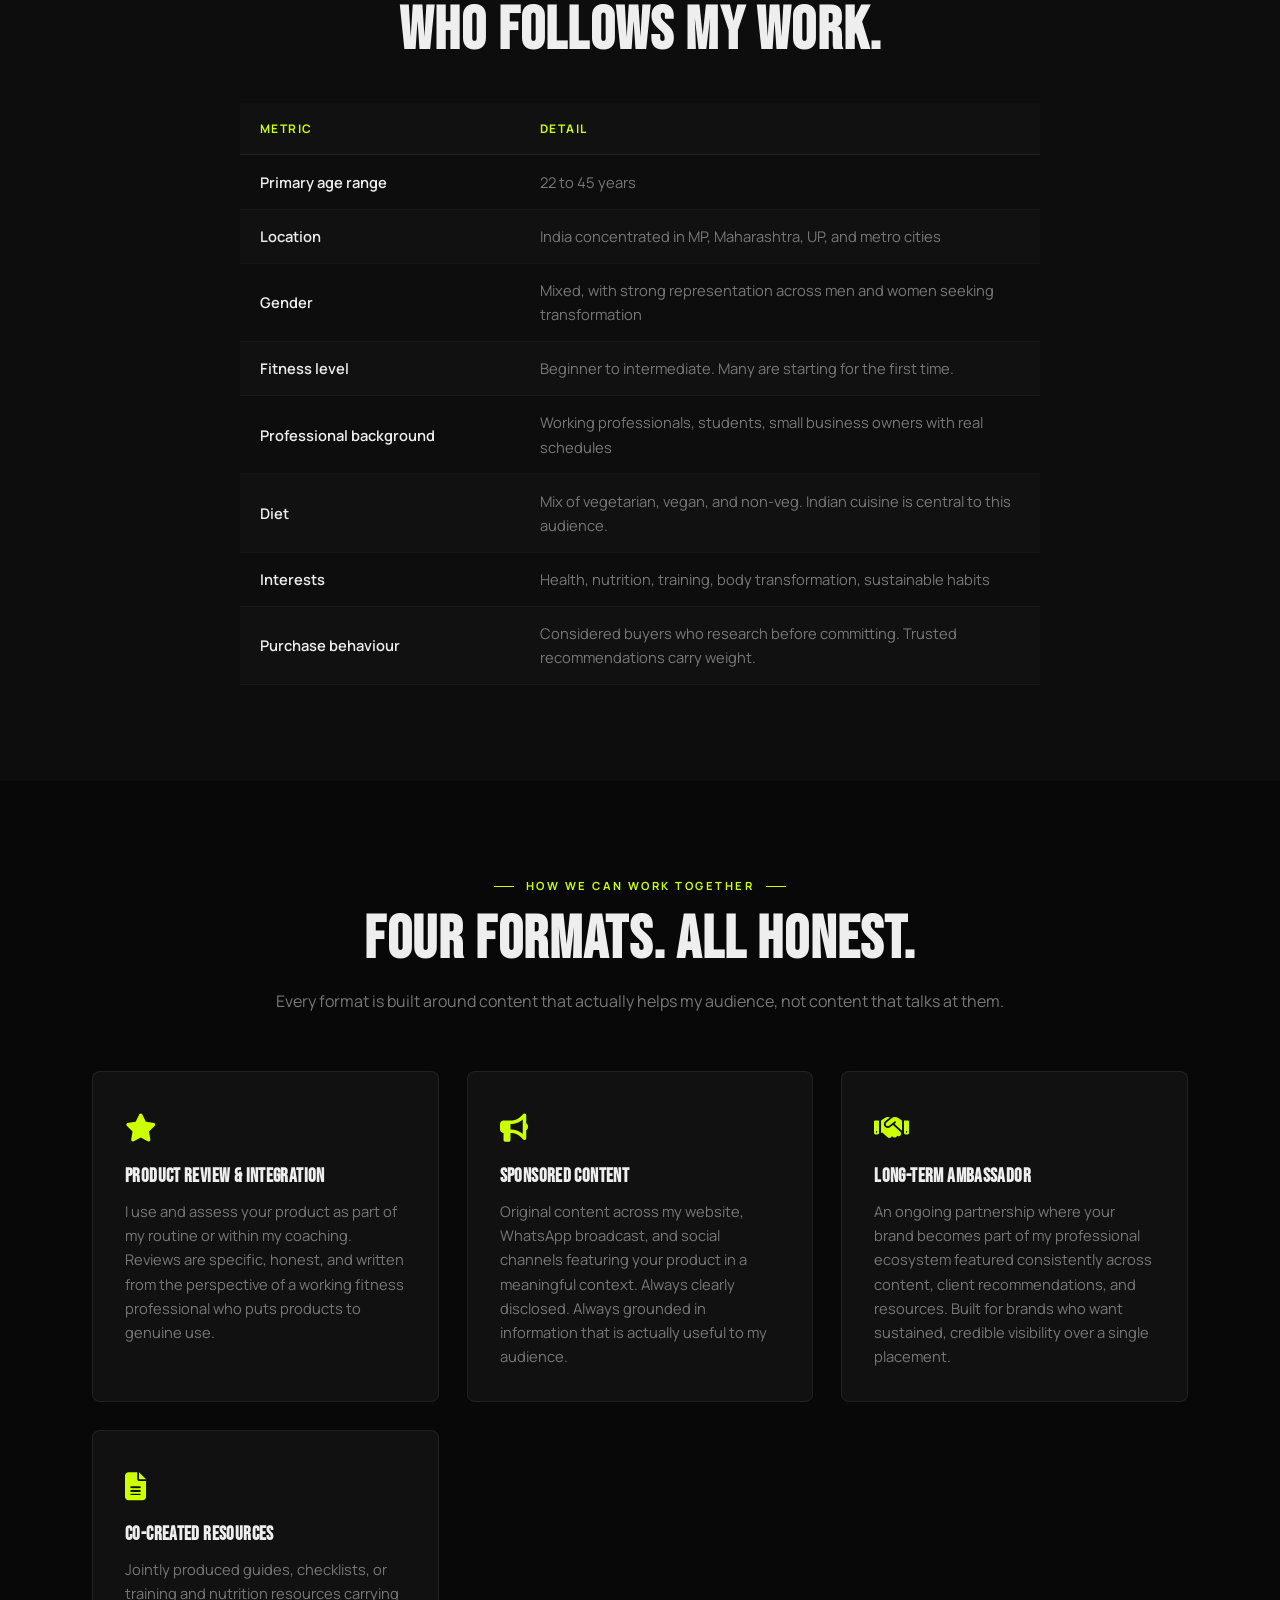
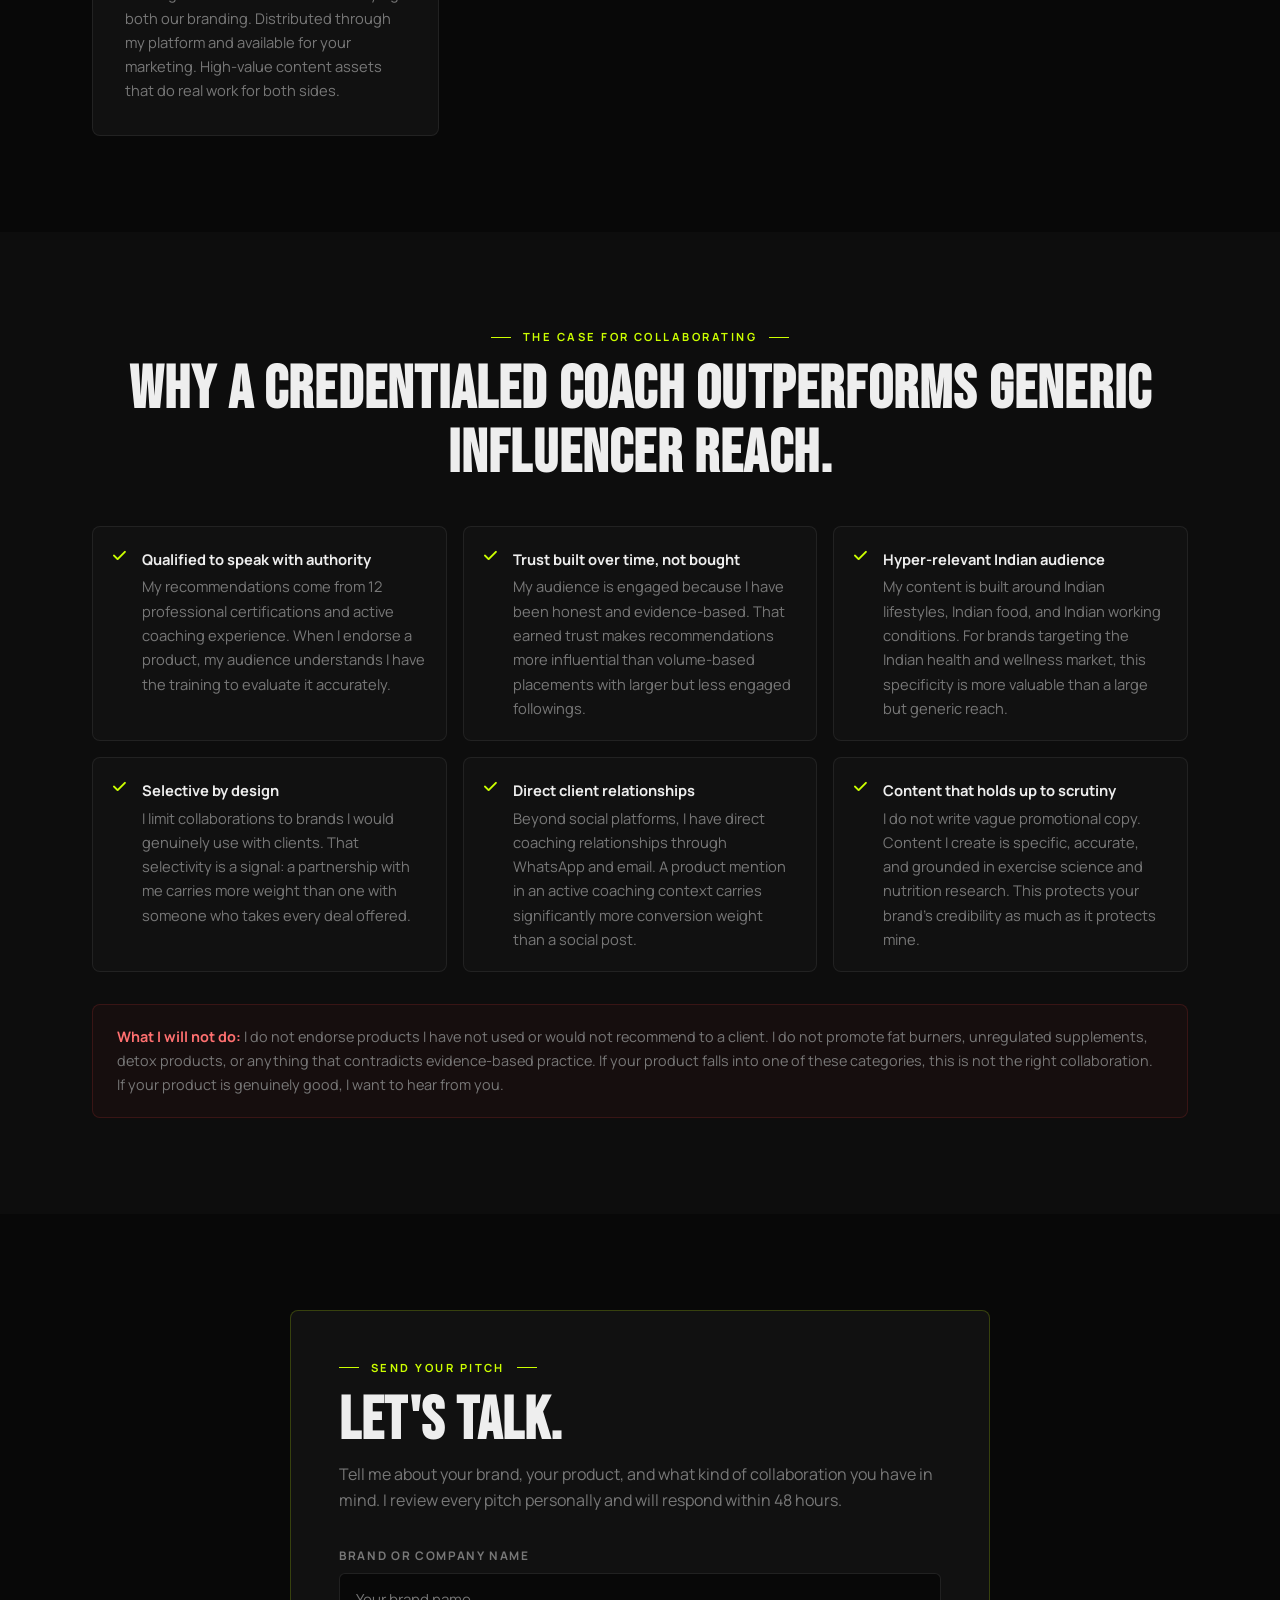
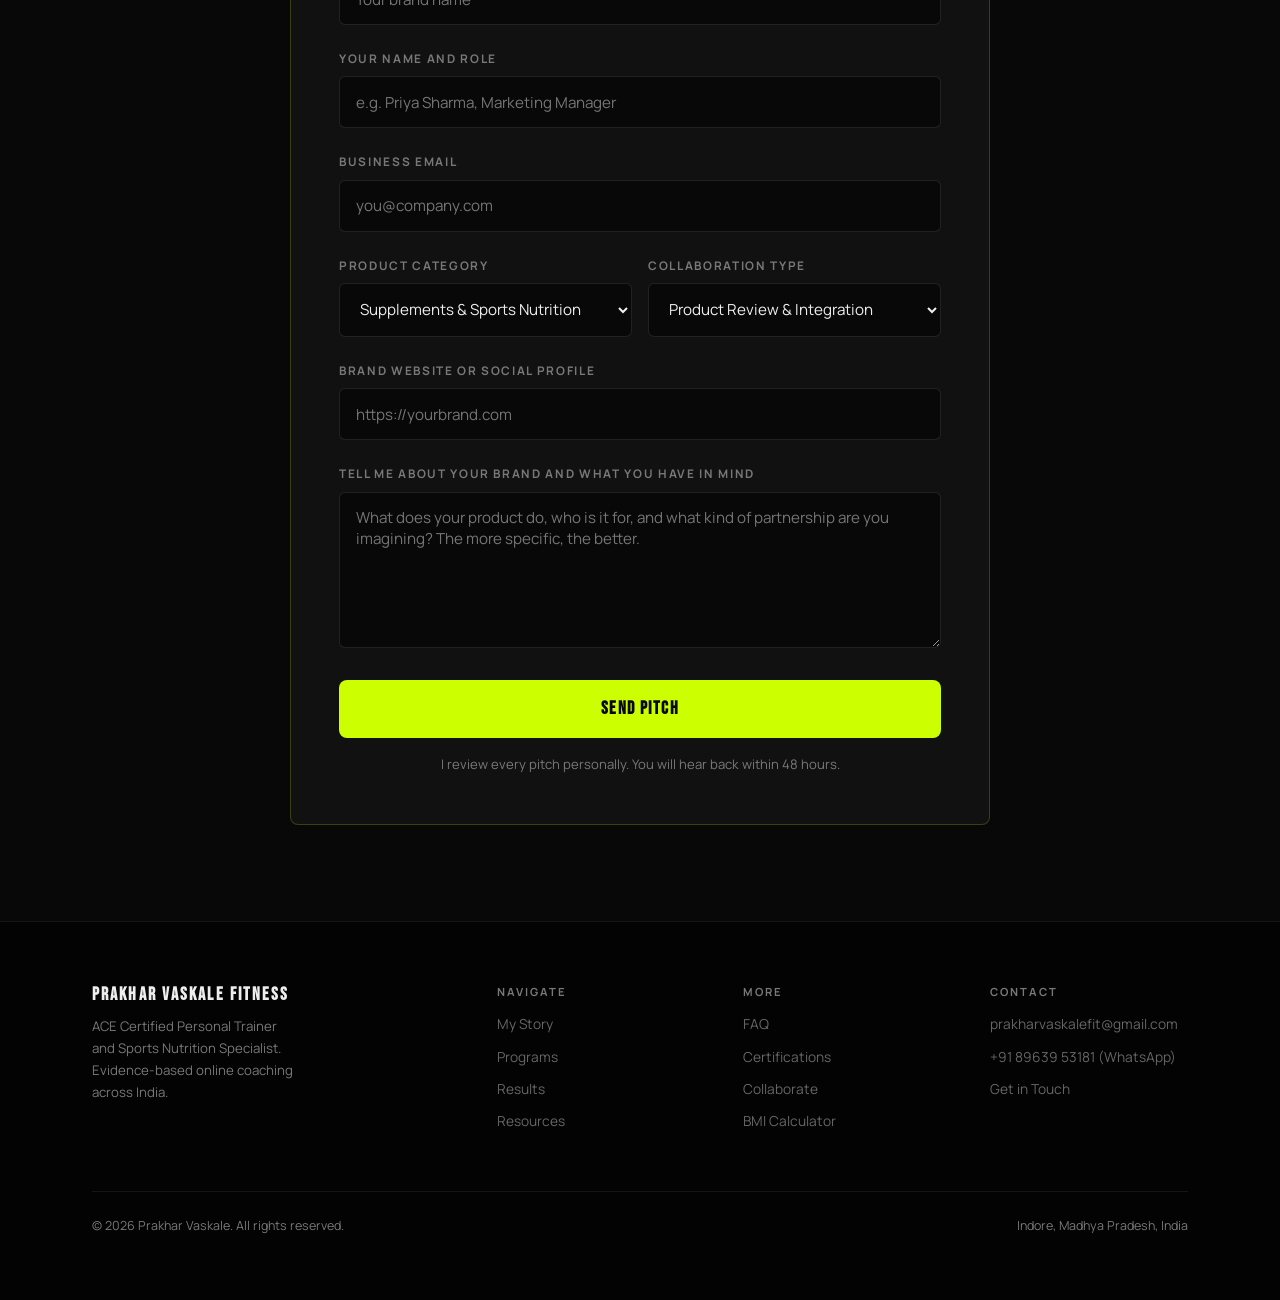
==== commit 20c35e72: "Add files via upload" ====
--- a/brands.html
+++ b/brands.html
@@ -10,5 +10,25 @@
 <body>
     <p>Redirecting to <a href="collaborations.html">collaborations page</a>...</p>
     <script>window.location.replace('collaborations.html');</script>
+    <script>
+    (function(){
+        var nav=document.querySelector('.navbar');
+        var lastY=0,ticking=false;
+        window.addEventListener('scroll',function(){
+            if(!ticking){window.requestAnimationFrame(function(){
+                var y=window.scrollY;
+                if(y>lastY&&y>90){nav.classList.add('nav-up');}
+                else{nav.classList.remove('nav-up');}
+                nav.classList.toggle('nav-scrolled',y>12);
+                lastY=y;ticking=false;
+            });ticking=true;}
+        },{passive:true});
+        var t=document.getElementById('navToggle'),l=document.getElementById('navLinks');
+        if(!t||!l)return;
+        t.addEventListener('click',function(){var o=l.classList.toggle('open');t.classList.toggle('open',o);t.setAttribute('aria-expanded',o);});
+        l.querySelectorAll('a').forEach(function(a){a.addEventListener('click',function(){l.classList.remove('open');t.classList.remove('open');t.setAttribute('aria-expanded','false');});});
+        document.addEventListener('click',function(e){if(!t.contains(e.target)&&!l.contains(e.target)){l.classList.remove('open');t.classList.remove('open');t.setAttribute('aria-expanded','false');}});
+    })();
+    </script>
 </body>
 </html>
